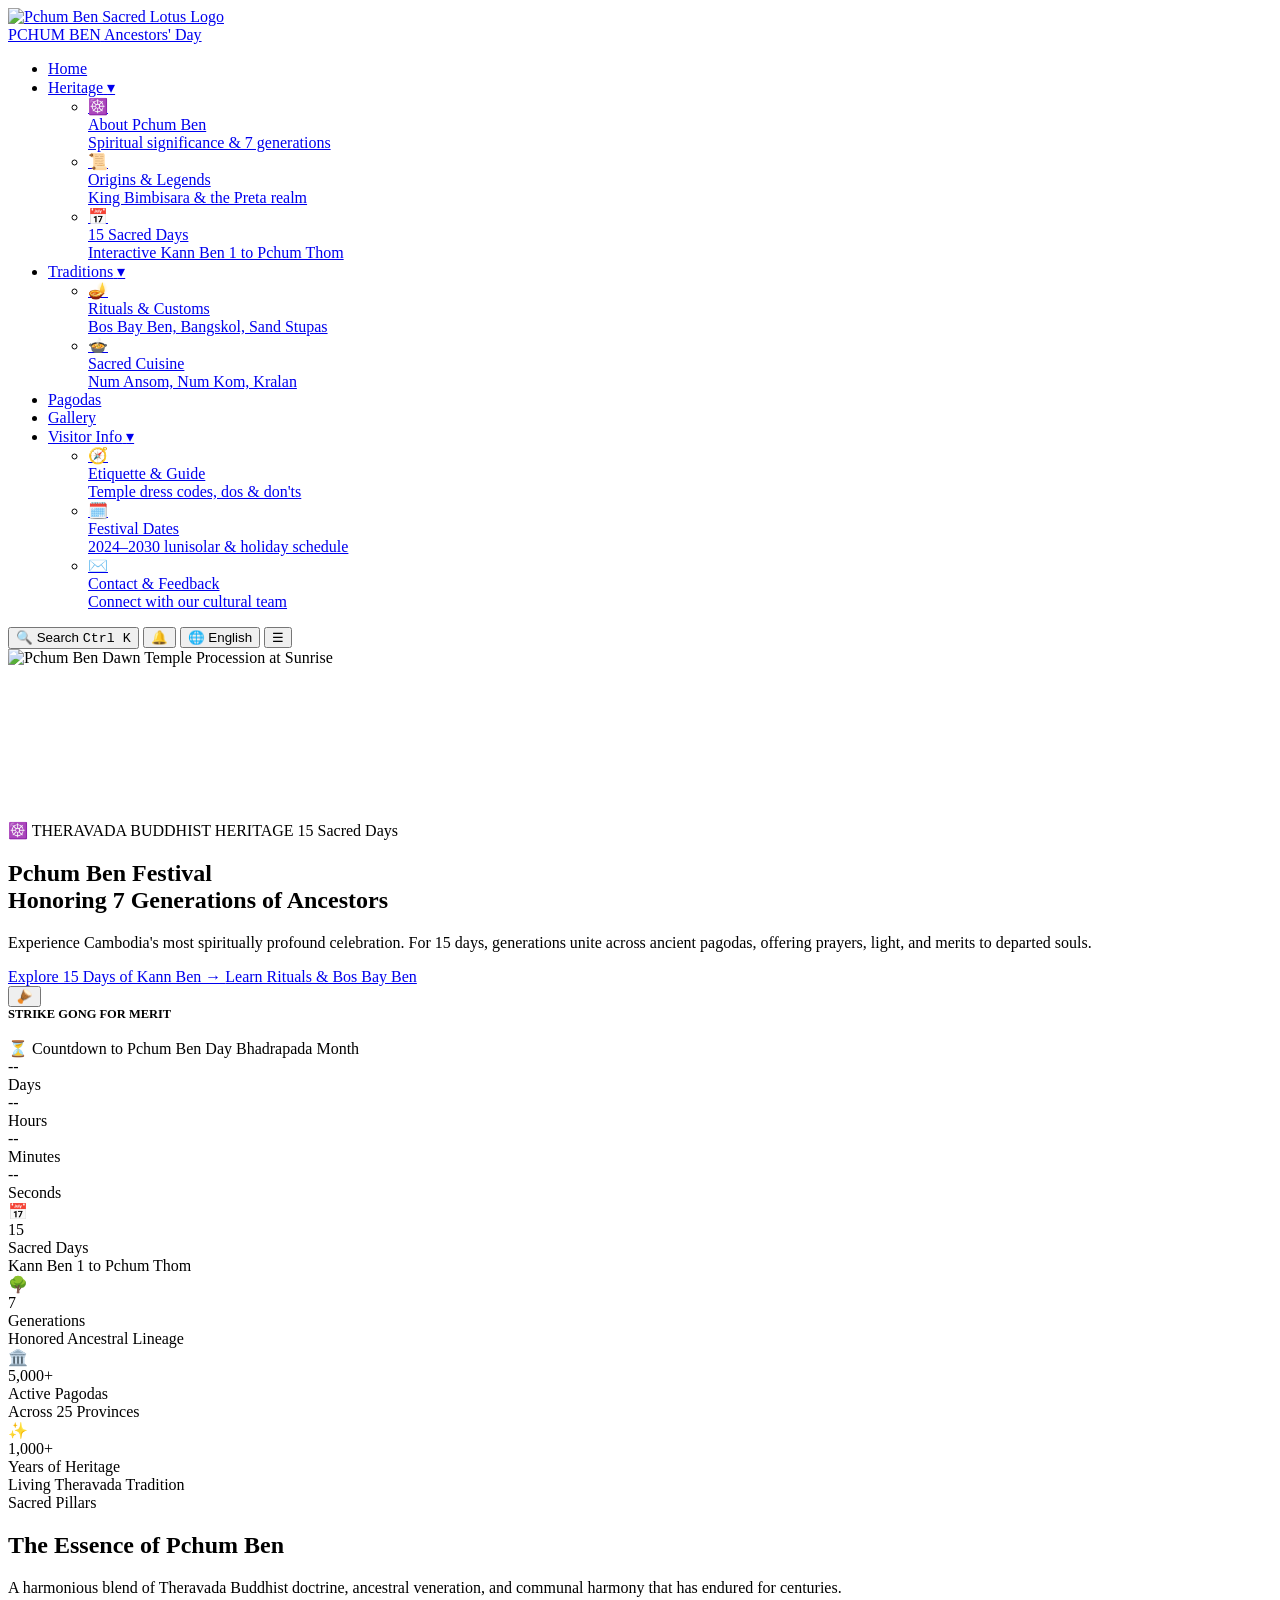
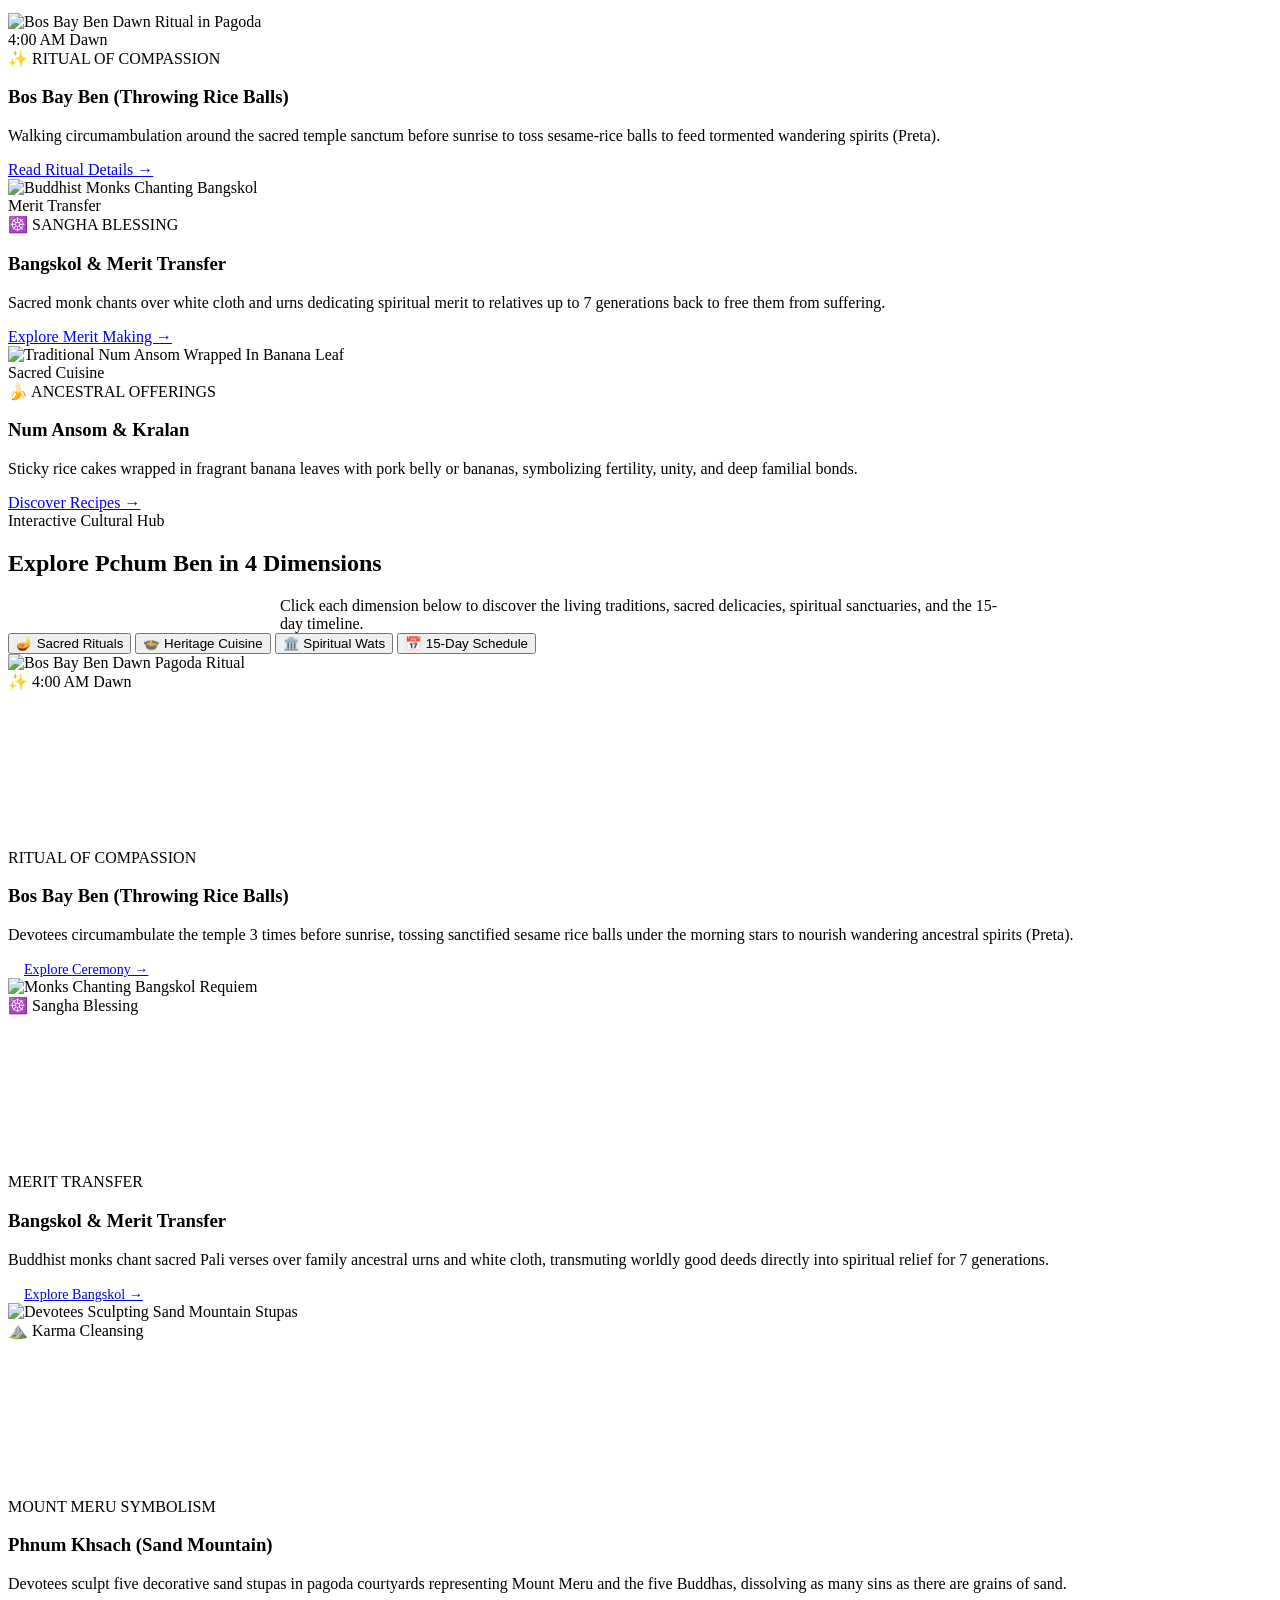
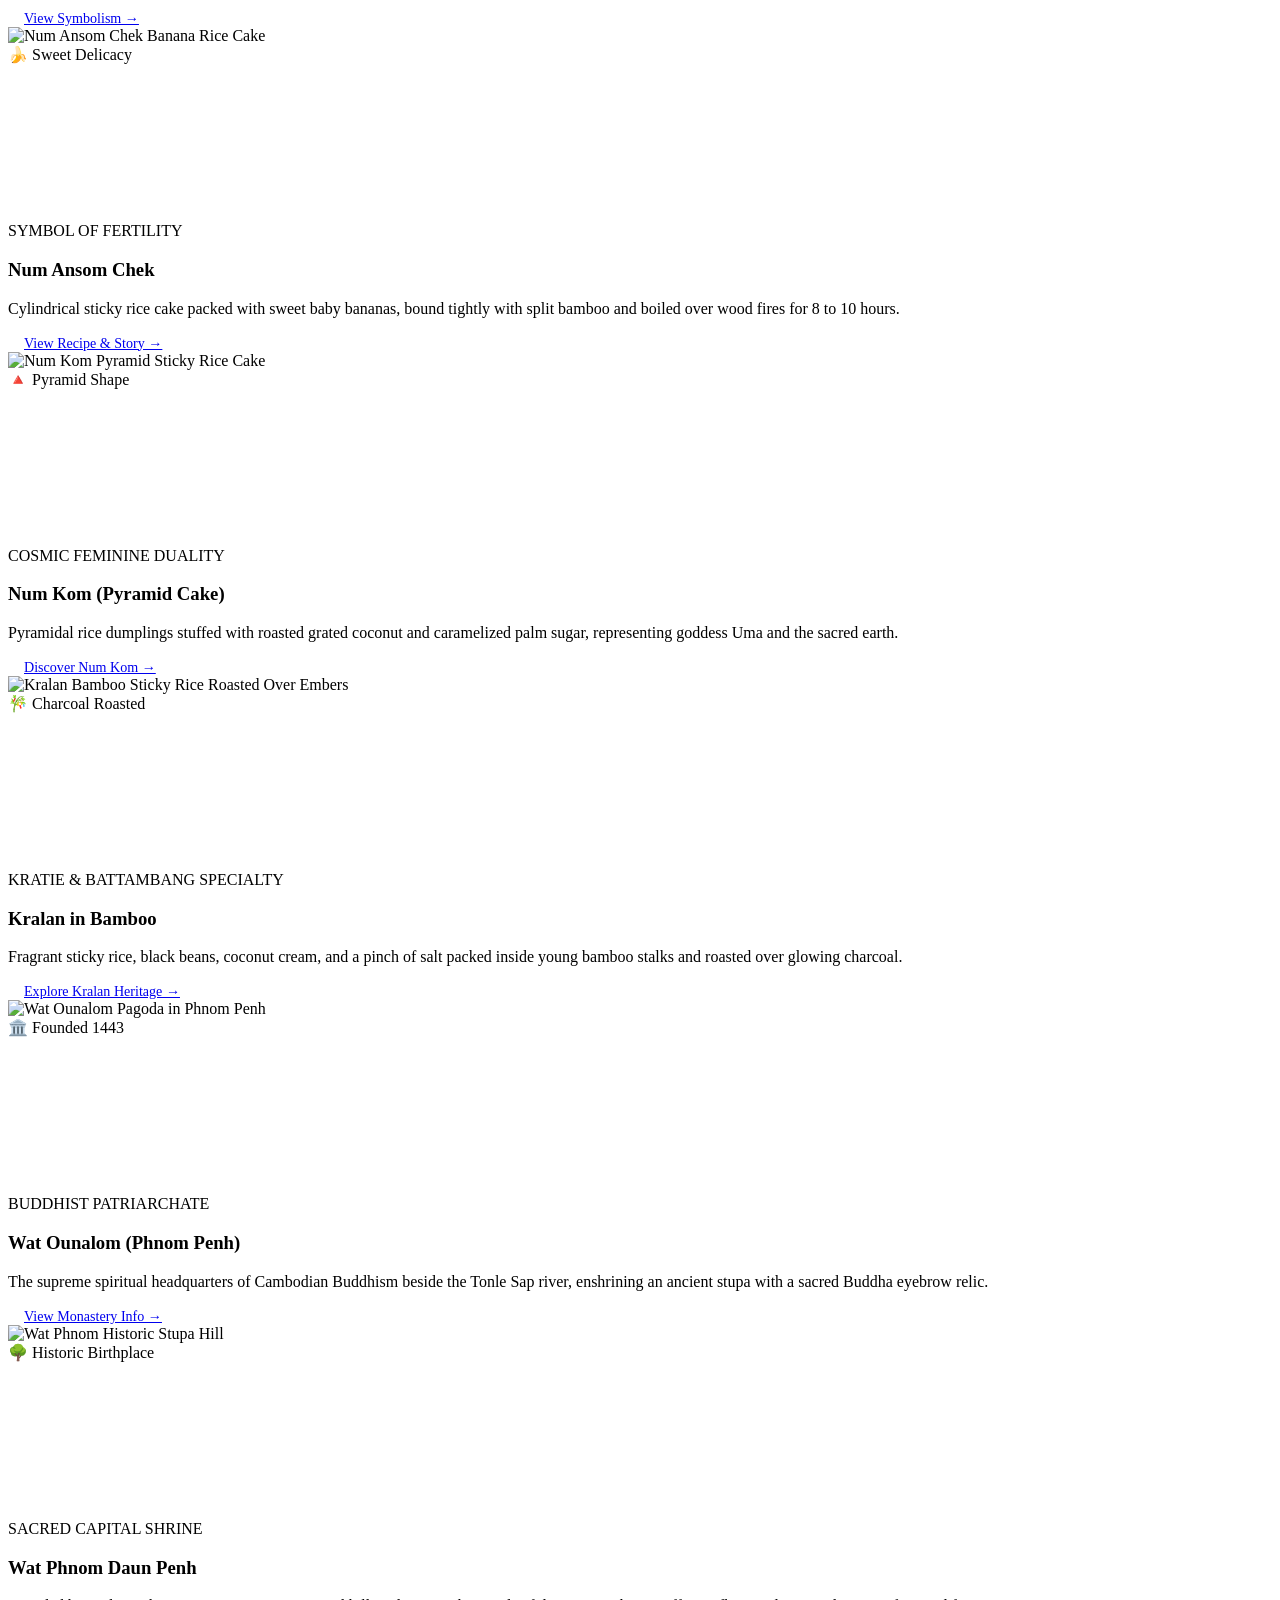
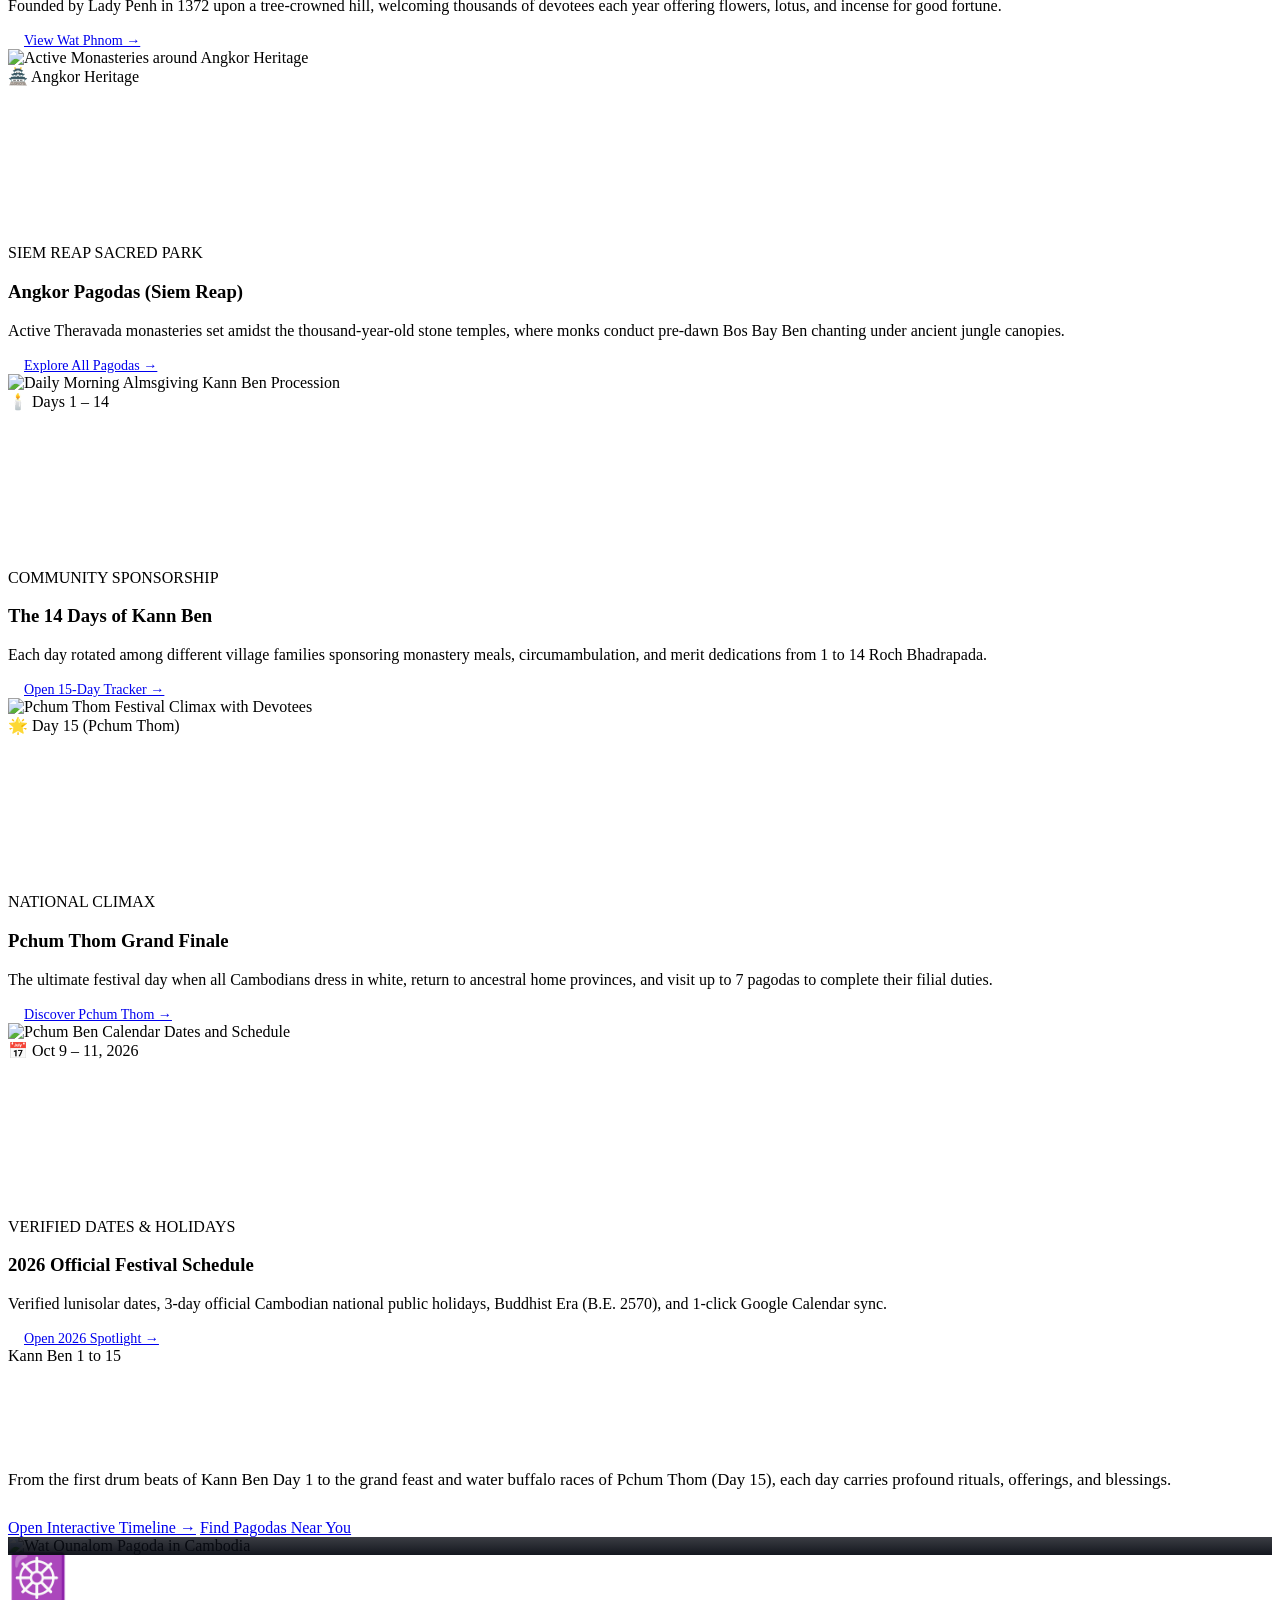
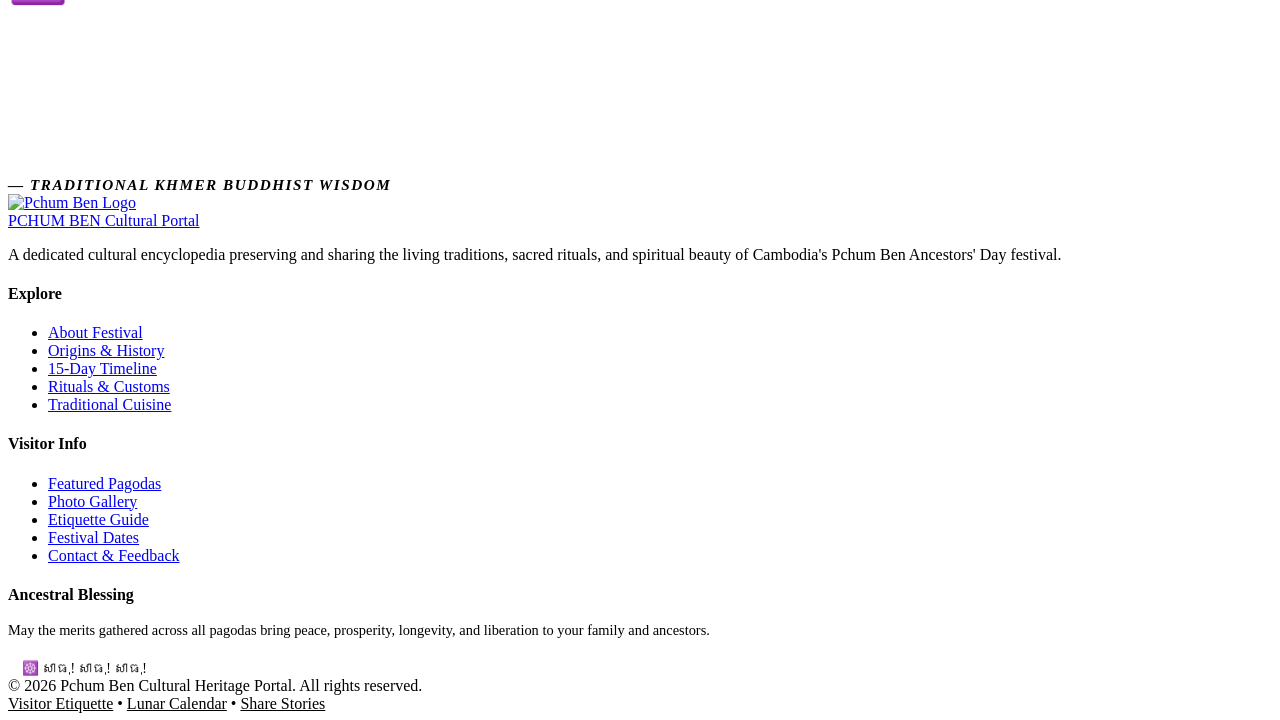
==== index.html @ f8c00317 "Add files via upload" ====
<!DOCTYPE html>
<html lang="en">
<head>
  <meta charset="UTF-8">
  <meta name="viewport" content="width=device-width, initial-scale=1.0">
  <title>Pchum Ben Festival | Cambodian Ancestors' Day Portal</title>
  <meta name="description" content="Discover Pchum Ben (បុណ្យភ្ជុំបិណ្ឌ), Cambodia's sacred 15-day festival of gratitude, ancestral merit-making, Bos Bay Ben rituals, and vibrant pagoda traditions.">
  <link rel="icon" type="image/svg+xml" href="img/icons/favicon.svg">
  
  <!-- CSS Stylesheets -->
  <link rel="stylesheet" href="lib/bootstrap/bootstrap.min.css">
  <link rel="stylesheet" href="lib/animate/animate.min.css">
  <link rel="stylesheet" href="lib/lightbox/lightbox.css">
  <link rel="stylesheet" href="css/khmer-fonts.css">
  <link rel="stylesheet" href="css/style.css">
  <link rel="stylesheet" href="css/responsive.css">
</head>
<body>

  <!-- Navigation Header -->
  <header class="site-header" id="site-header">
    <div class="container nav-container">
      <a href="index.html" class="brand-logo" id="logo-link">
        <img src="img/icons/logo.svg" alt="Pchum Ben Sacred Lotus Logo">
        <div class="brand-text">
          <span class="brand-title" data-en="PCHUM BEN" data-kh="បុណ្យភ្ជុំបិណ្ឌ">PCHUM BEN</span>
          <span class="brand-subtitle" data-en="Ancestors' Day" data-kh="ពិធីបុណ្យជាតិខ្មែរ">Ancestors' Day</span>
        </div>
      </a>

      <!-- Desktop & Mobile Navigation Links -->
      <ul class="nav-links" id="nav-menu">
        <li class="nav-item"><a href="index.html" class="nav-link" data-en="Home" data-kh="ទំព័រដើម">Home</a></li>

        <!-- Pillar 2: Heritage (Dropdown) -->
        <li class="nav-item nav-dropdown">
          <a href="about.html" class="nav-link dropdown-toggle" data-en="Heritage" data-kh="មរតក">
            <span data-en="Heritage" data-kh="មរតក">Heritage</span>
            <span class="dropdown-caret">▾</span>
          </a>
          <ul class="dropdown-menu">
            <li>
              <a href="about.html" class="dropdown-item">
                <span class="dropdown-icon">☸️</span>
                <div class="dropdown-text">
                  <div class="dropdown-title" data-en="About Pchum Ben" data-kh="អំពីបុណ្យភ្ជុំបិណ្ឌ">About Pchum Ben</div>
                  <div class="dropdown-desc" data-en="Spiritual significance & 7 generations" data-kh="អត្ថន័យ និងបុព្វការីជន ៧ សន្តាន">Spiritual significance & 7 generations</div>
                </div>
              </a>
            </li>
            <li>
              <a href="history.html" class="dropdown-item">
                <span class="dropdown-icon">📜</span>
                <div class="dropdown-text">
                  <div class="dropdown-title" data-en="Origins & Legends" data-kh="ប្រវត្តិ និងរឿងព្រេង">Origins & Legends</div>
                  <div class="dropdown-desc" data-en="King Bimbisara & the Preta realm" data-kh="រឿងព្រះបាទពិម្ពិសារ និងកំណើតប្រេត">King Bimbisara & the Preta realm</div>
                </div>
              </a>
            </li>
            <li>
              <a href="timeline.html" class="dropdown-item">
                <span class="dropdown-icon">📅</span>
                <div class="dropdown-text">
                  <div class="dropdown-title" data-en="15 Sacred Days" data-kh="១៥ ថ្ងៃកាន់បិណ្ឌ">15 Sacred Days</div>
                  <div class="dropdown-desc" data-en="Interactive Kann Ben 1 to Pchum Thom" data-kh="កាលវិភាគពិធីបុណ្យ ១៥ ថ្ងៃពេញ">Interactive Kann Ben 1 to Pchum Thom</div>
                </div>
              </a>
            </li>
          </ul>
        </li>

        <!-- Pillar 3: Traditions (Dropdown) -->
        <li class="nav-item nav-dropdown">
          <a href="traditions.html" class="nav-link dropdown-toggle" data-en="Traditions" data-kh="ទំនៀមទម្លាប់">
            <span data-en="Traditions" data-kh="ទំនៀមទម្លាប់">Traditions</span>
            <span class="dropdown-caret">▾</span>
          </a>
          <ul class="dropdown-menu">
            <li>
              <a href="traditions.html" class="dropdown-item">
                <span class="dropdown-icon">🪔</span>
                <div class="dropdown-text">
                  <div class="dropdown-title" data-en="Rituals & Customs" data-kh="ពិធីសាសនា">Rituals & Customs</div>
                  <div class="dropdown-desc" data-en="Bos Bay Ben, Bangskol, Sand Stupas" data-kh="បោះបាយបិណ្ឌ បង្សុកូល ពូនភ្នំខ្សាច់">Bos Bay Ben, Bangskol, Sand Stupas</div>
                </div>
              </a>
            </li>
            <li>
              <a href="food.html" class="dropdown-item">
                <span class="dropdown-icon">🍲</span>
                <div class="dropdown-text">
                  <div class="dropdown-title" data-en="Sacred Cuisine" data-kh="ម្ហូប និងនំប្រពៃណី">Sacred Cuisine</div>
                  <div class="dropdown-desc" data-en="Num Ansom, Num Kom, Kralan" data-kh="នំអន្សម នំគម ក្រឡានដុតឫស្សី">Num Ansom, Num Kom, Kralan</div>
                </div>
              </a>
            </li>
          </ul>
        </li>

        <!-- Pillar 4: Pagodas -->
        <li class="nav-item"><a href="pagodas.html" class="nav-link" data-en="Pagodas" data-kh="វត្តអារាម">Pagodas</a></li>

        <!-- Pillar 5: Gallery -->
        <li class="nav-item"><a href="gallery.html" class="nav-link" data-en="Gallery" data-kh="កម្រងរូបភាព">Gallery</a></li>

        <!-- Pillar 6: Visitor Info (Dropdown) -->
        <li class="nav-item nav-dropdown">
          <a href="guide.html" class="nav-link dropdown-toggle" data-en="Visitor Info" data-kh="ព័ត៌មាន">
            <span data-en="Visitor Info" data-kh="ព័ត៌មាន">Visitor Info</span>
            <span class="dropdown-caret">▾</span>
          </a>
          <ul class="dropdown-menu">
            <li>
              <a href="guide.html" class="dropdown-item">
                <span class="dropdown-icon">🧭</span>
                <div class="dropdown-text">
                  <div class="dropdown-title" data-en="Etiquette & Guide" data-kh="ការណែនាំ និងក្រមសីលធម៌">Etiquette & Guide</div>
                  <div class="dropdown-desc" data-en="Temple dress codes, dos & don'ts" data-kh="ការស្លៀកពាក់ និងក្រមសីលធម៌វត្ត">Temple dress codes, dos & don'ts</div>
                </div>
              </a>
            </li>
            <li>
              <a href="calendar.html" class="dropdown-item">
                <span class="dropdown-icon">🗓️</span>
                <div class="dropdown-text">
                  <div class="dropdown-title" data-en="Festival Dates" data-kh="កាលបរិច្ឆេទតាមឆ្នាំ">Festival Dates</div>
                  <div class="dropdown-desc" data-en="2024–2030 lunisolar & holiday schedule" data-kh="កាលវិភាគផ្លូវការ ២០២៤-២០៣០">2024–2030 lunisolar & holiday schedule</div>
                </div>
              </a>
            </li>
            <li>
              <a href="contact.html" class="dropdown-item">
                <span class="dropdown-icon">✉️</span>
                <div class="dropdown-text">
                  <div class="dropdown-title" data-en="Contact & Feedback" data-kh="ទំនាក់ទំនង">Contact & Feedback</div>
                  <div class="dropdown-desc" data-en="Connect with our cultural team" data-kh="ផ្ញើសារ ឬចូលរួមចំណែក">Connect with our cultural team</div>
                </div>
              </a>
            </li>
          </ul>
        </li>
      </ul>

      <!-- Action Utilities -->
      <div class="nav-actions">
        <!-- Global Quick Search Trigger -->
        <button class="btn-search-trigger" id="btn-search-open" title="Quick Search (Ctrl + K)">
          <span>🔍</span>
          <span class="d-none d-md-inline" data-en="Search" data-kh="ស្វែងរក">Search</span>
          <kbd class="d-none d-lg-inline">Ctrl K</kbd>
        </button>
        <!-- Temple Ambiance Bell Audio -->
        <button class="btn-audio" id="audio-toggle" title="Play Temple Bell Ambiance" aria-label="Toggle Temple Sound">
          🔔
        </button>
        <!-- Language Switcher -->
        <button class="btn-lang btn-lang-toggle" id="lang-toggle" aria-label="Switch Language">
          <span class="flag">🌐</span> English
        </button>
        <!-- Mobile Drawer Hamburger -->
        <button class="mobile-toggle" id="mobile-toggle" aria-label="Open Mobile Menu">
          &#9776;
        </button>
      </div>
    </div>
  </header>

  <!-- Main Hero Section with Realtime Countdown -->
  <main id="main-content">
    <section class="hero-section" id="hero">
      <div class="hero-backdrop">
        <img src="img/hero/hero-banner.jpg" alt="Pchum Ben Dawn Temple Procession at Sunrise">
      </div>
      <div class="hero-overlay"></div>
      <canvas id="embers-canvas"></canvas>
      
      <div class="container hero-content">
        <div class="hero-tagline fade-in-down">
          <span class="badge badge-gold">☸️ THERAVADA BUDDHIST HERITAGE</span>
          <span class="badge badge-pink" data-en="15 Sacred Days" data-kh="១៥ ថ្ងៃដ៏ពិសិដ្ឋ">15 Sacred Days</span>
        </div>

        <h1 class="hero-title fade-in-up">
          <span class="gold-accent" data-en="Pchum Ben Festival" data-kh="ពិធីបុណ្យភ្ជុំបិណ្ឌ">Pchum Ben Festival</span><br>
          <span data-en="Honoring 7 Generations of Ancestors" data-kh="ឧទ្ទិសមហាកុសលជូនបុព្វការីជន ៧ សន្តាន">Honoring 7 Generations of Ancestors</span>
        </h1>

        <p class="hero-lead fade-in" data-en="Experience Cambodia's most spiritually profound celebration. For 15 days, generations unite across ancient pagodas, offering prayers, light, and merits to departed souls." data-kh="ស្វាគមន៍មកកាន់ទំព័រវប្បធម៌បុណ្យភ្ជុំបិណ្ឌខ្មែរ! រយៈពេល ១៥ ថ្ងៃដែលកូនចៅខ្មែរគ្រប់ទិសទីជួបជុំគ្នានៅតាមទីអារាម ដើម្បីបង្សុកូល បោះបាយបិណ្ឌ និងឧទ្ទិសកុសលដល់ដូនតា។">
          Experience Cambodia's most spiritually profound celebration. For 15 days, generations unite across ancient pagodas, offering prayers, light, and merits to departed souls.
        </p>

        <div class="hero-cta fade-in-up">
          <a href="timeline.html" class="btn-primary" id="explore-timeline-btn" data-en="Explore 15 Days of Kann Ben" data-kh="ស្វែងយល់ ១៥ ថ្ងៃកាន់បិណ្ឌ">
            Explore 15 Days of Kann Ben &rarr;
          </a>
          <a href="traditions.html" class="btn-outline" id="rituals-btn" data-en="Learn Rituals & Bos Bay Ben" data-kh="ពិធីបោះបាយបិណ្ឌ និងទំនៀម">
            Learn Rituals & Bos Bay Ben
          </a>
          
          <!-- Interactive Merit Gong -->
          <div class="merit-bell-card">
            <button class="btn-gong-strike" id="btn-merit-gong" title="Strike the Gong to Dedicate Merit" aria-label="Ring Temple Gong">
              🪘
            </button>
            <div>
              <div style="font-size: 0.78rem; color: var(--gold-400); font-weight: 700; text-transform: uppercase;">
                <span data-en="Strike Gong for Merit" data-kh="ទះគងសុំកុសល">Strike Gong for Merit</span>
              </div>
              <div style="font-size: 0.92rem; color: #FFF; font-weight: 600;">
                <span id="merit-count">1,248</span> <span data-en="Blessings Today" data-kh="ពរជ័យថ្ងៃនេះ">Blessings Today</span>
              </div>
            </div>
          </div>
        </div>

        <!-- Live Pchum Ben Countdown Widget -->
        <div class="countdown-wrapper zoom-in" id="countdown-widget">
          <div class="countdown-header">
            <span class="countdown-label" id="cd-status-text" data-en="⏳ Countdown to Pchum Ben Day" data-kh="⏳ រាប់ថយក្រោយដល់ថ្ងៃភ្ជុំបិណ្ឌ (ភ្ជុំធំ)">
              ⏳ Countdown to Pchum Ben Day
            </span>
            <span class="badge badge-monk" data-en="Bhadrapada Month" data-kh="ខែភទ្របទ">Bhadrapada Month</span>
          </div>
          <div class="countdown-grid">
            <div class="countdown-box">
              <div class="countdown-num" id="cd-days">--</div>
              <div class="countdown-unit" data-en="Days" data-kh="ថ្ងៃ">Days</div>
            </div>
            <div class="countdown-box">
              <div class="countdown-num" id="cd-hours">--</div>
              <div class="countdown-unit" data-en="Hours" data-kh="ម៉ោង">Hours</div>
            </div>
            <div class="countdown-box">
              <div class="countdown-num" id="cd-minutes">--</div>
              <div class="countdown-unit" data-en="Minutes" data-kh="នាទី">Minutes</div>
            </div>
            <div class="countdown-box">
              <div class="countdown-num" id="cd-seconds">--</div>
              <div class="countdown-unit" data-en="Seconds" data-kh="វិនាទី">Seconds</div>
            </div>
          </div>
        </div>

      </div>
    </section>

    <!-- Cultural Stats & Milestones Strip -->
    <section class="stats-strip">
      <div class="container">
        <div class="stats-grid">
          <div class="stat-card">
            <span class="stat-icon">📅</span>
            <div class="stat-number">15</div>
            <div class="stat-label" data-en="Sacred Days" data-kh="ថ្ងៃពិសិដ្ឋ">Sacred Days</div>
            <div class="stat-sub" data-en="Kann Ben 1 to Pchum Thom" data-kh="ពីកាន់បិណ្ឌ ១ ដល់ភ្ជុំធំ">Kann Ben 1 to Pchum Thom</div>
          </div>
          <div class="stat-card">
            <span class="stat-icon">🌳</span>
            <div class="stat-number">7</div>
            <div class="stat-label" data-en="Generations" data-kh="សន្តានញាតិ">Generations</div>
            <div class="stat-sub" data-en="Honored Ancestral Lineage" data-kh="ឧទ្ទិសកុសលជូនដូនតា">Honored Ancestral Lineage</div>
          </div>
          <div class="stat-card">
            <span class="stat-icon">🏛️</span>
            <div class="stat-number">5,000+</div>
            <div class="stat-label" data-en="Active Pagodas" data-kh="វត្តអារាមសកម្ម">Active Pagodas</div>
            <div class="stat-sub" data-en="Across 25 Provinces" data-kh="ទូទាំង ២៥ ខេត្ត-ក្រុង">Across 25 Provinces</div>
          </div>
          <div class="stat-card">
            <span class="stat-icon">✨</span>
            <div class="stat-number">1,000+</div>
            <div class="stat-label" data-en="Years of Heritage" data-kh="ឆ្នាំនៃប្រពៃណី">Years of Heritage</div>
            <div class="stat-sub" data-en="Living Theravada Tradition" data-kh="មរតកវប្បធម៌ខ្មែរ">Living Theravada Tradition</div>
          </div>
        </div>
      </div>
    </section>

    <!-- Cultural Highlights Section -->
    <section class="section-padding" id="highlights">
      <div class="container">
        <div class="section-header">
          <span class="badge badge-gold section-tag" data-en="Sacred Pillars" data-kh="សសរទ្រូងនៃពិធីបុណ្យ">Sacred Pillars</span>
          <h2 class="section-title" data-en="The Essence of Pchum Ben" data-kh="ខ្លឹមសារស្នូលនៃបុណ្យភ្ជុំបិណ្ឌ">The Essence of Pchum Ben</h2>
          <p class="section-desc" data-en="A harmonious blend of Theravada Buddhist doctrine, ancestral veneration, and communal harmony that has endured for centuries." data-kh="ការរួមបញ្ចូលគ្នាយ៉ាងពិសិដ្ឋរវាងពុទ្ធឱវាទ ទំនៀមដឹងគុណដូនតា និងសាមគ្គីភាពជាតិខ្មែរដែលបានបន្តរាប់រយឆ្នាំមកហើយ។">
            A harmonious blend of Theravada Buddhist doctrine, ancestral veneration, and communal harmony that has endured for centuries.
          </p>
        </div>

        <div class="row g-4">
          <!-- Pillar 1: Bos Bay Ben -->
          <div class="col-md-4">
            <div class="card-culture">
              <div class="card-media">
                <img src="img/rituals/bos-bay-ben.jpg" alt="Bos Bay Ben Dawn Ritual in Pagoda">
                <div class="card-media-overlay"></div>
                <div class="card-tag-float">
                  <span class="badge badge-gold" data-en="4:00 AM Dawn" data-kh="ម៉ោង ៤ ទៀបភ្លឺ">4:00 AM Dawn</span>
                </div>
              </div>
              <div class="card-body">
                <div class="card-meta">
                  <span>✨ RITUAL OF COMPASSION</span>
                </div>
                <h3 class="card-title" data-en="Bos Bay Ben (Throwing Rice Balls)" data-kh="ពិធីបោះបាយបិណ្ឌ">Bos Bay Ben (Throwing Rice Balls)</h3>
                <p class="card-text" data-en="Walking circumambulation around the sacred temple sanctum before sunrise to toss sesame-rice balls to feed tormented wandering spirits (Preta)." data-kh="ការដើរប្រទក្សិណ ៣ ជុំជុំវិញព្រះវិហារនៅវេលាមុនថ្ងៃរះ ដើម្បីបោះដុំបាយបិណ្ឌលាយល្ង ចែករំលែកទានដល់ពួកប្រេតដែលស្រេកឃ្លាន។">
                  Walking circumambulation around the sacred temple sanctum before sunrise to toss sesame-rice balls to feed tormented wandering spirits (Preta).
                </p>
                <div class="card-footer-action">
                  <a href="traditions.html#bos-bay-ben" class="link-arrow" data-en="Read Ritual Details &rarr;" data-kh="មើលលម្អិត &rarr;">Read Ritual Details &rarr;</a>
                </div>
              </div>
            </div>
          </div>

          <!-- Pillar 2: Bangskol -->
          <div class="col-md-4">
            <div class="card-culture">
              <div class="card-media">
                <img src="img/rituals/bangskol.jpg" alt="Buddhist Monks Chanting Bangskol">
                <div class="card-media-overlay"></div>
                <div class="card-tag-float">
                  <span class="badge badge-pink" data-en="Merit Transfer" data-kh="ឧទ្ទិសមហាកុសល">Merit Transfer</span>
                </div>
              </div>
              <div class="card-body">
                <div class="card-meta">
                  <span>☸️ SANGHA BLESSING</span>
                </div>
                <h3 class="card-title" data-en="Bangskol & Merit Transfer" data-kh="ពិធីបង្សុកូល និងឧទ្ទិសកុសល">Bangskol & Merit Transfer</h3>
                <p class="card-text" data-en="Sacred monk chants over white cloth and urns dedicating spiritual merit to relatives up to 7 generations back to free them from suffering." data-kh="ព្រះសង្ឃសូត្រធម៌បង្សុកូលលើសំពត់ស ឬកោដ្ឋអដ្ឋិធាតុ ដើម្បីបញ្ជូនចំណែកបុណ្យដល់ញាតិទាំង ៧ សន្តានឱ្យបានរួចចាកទុក្ខ។">
                  Sacred monk chants over white cloth and urns dedicating spiritual merit to relatives up to 7 generations back to free them from suffering.
                </p>
                <div class="card-footer-action">
                  <a href="traditions.html#bangskol" class="link-arrow" data-en="Explore Merit Making &rarr;" data-kh="ស្វែងយល់ការធ្វើបុណ្យ &rarr;">Explore Merit Making &rarr;</a>
                </div>
              </div>
            </div>
          </div>

          <!-- Pillar 3: Traditional Culinary -->
          <div class="col-md-4">
            <div class="card-culture">
              <div class="card-media">
                <img src="img/food/num-ansom.jpg" alt="Traditional Num Ansom Wrapped In Banana Leaf">
                <div class="card-media-overlay"></div>
                <div class="card-tag-float">
                  <span class="badge badge-monk" data-en="Sacred Cuisine" data-kh="នំប្រពៃណីខ្មែរ">Sacred Cuisine</span>
                </div>
              </div>
              <div class="card-body">
                <div class="card-meta">
                  <span>🍌 ANCESTRAL OFFERINGS</span>
                </div>
                <h3 class="card-title" data-en="Num Ansom & Kralan" data-kh="នំអន្សម និងក្រឡាន">Num Ansom & Kralan</h3>
                <p class="card-text" data-en="Sticky rice cakes wrapped in fragrant banana leaves with pork belly or bananas, symbolizing fertility, unity, and deep familial bonds." data-kh="នំអន្សមជ្រូក នំអន្សមចេក និងក្រឡានដុតប្ញស្សី ដែលជានិមិត្តរូបនៃភាពសម្បូរសប្បាយ សាមគ្គីភាព និងចំណងគ្រួសារខ្មែរ។">
                  Sticky rice cakes wrapped in fragrant banana leaves with pork belly or bananas, symbolizing fertility, unity, and deep familial bonds.
                </p>
                <div class="card-footer-action">
                  <a href="food.html" class="link-arrow" data-en="Discover Recipes &rarr;" data-kh="មើលរូបមន្ត និងប្រវត្តិ &rarr;">Discover Recipes &rarr;</a>
                </div>
              </div>
            </div>
          </div>
        </div>

      </div>
    </section>

    <!-- Interactive 4-Dimension Exploration Hub -->
    <section class="dimension-section">
      <div class="container">
        <div class="section-header text-center mb-4">
          <span class="badge badge-gold section-tag" data-en="Interactive Cultural Hub" data-kh="ស្វែងយល់តាមវិមាត្រវប្បធម៌">Interactive Cultural Hub</span>
          <h2 class="section-title" data-en="Explore Pchum Ben in 4 Dimensions" data-kh="ស្វែងយល់ពីពិធីបុណ្យ ៤ វិមាត្រ">Explore Pchum Ben in 4 Dimensions</h2>
          <p class="section-desc" style="max-width: 720px; margin: 0 auto;" data-en="Click each dimension below to discover the living traditions, sacred delicacies, spiritual sanctuaries, and the 15-day timeline." data-kh="ចុចលើផ្ទាំងនីមួយៗខាងក្រោម ដើម្បីស្វែងយល់ពីពិធីសាសនា ម្ហូបប្រពៃណី វត្តអារាម និងកាលវិភាគពិធីបុណ្យ។">
            Click each dimension below to discover the living traditions, sacred delicacies, spiritual sanctuaries, and the 15-day timeline.
          </p>
        </div>

        <!-- Dimension Navigation Tabs -->
        <div class="dimension-nav" id="dimension-tabs">
          <button class="dimension-tab-btn active" data-target="dim-rituals">
            <span class="tab-icon">🪔</span> <span data-en="Sacred Rituals" data-kh="ពិធីសាសនា">Sacred Rituals</span>
          </button>
          <button class="dimension-tab-btn" data-target="dim-cuisine">
            <span class="tab-icon">🍲</span> <span data-en="Heritage Cuisine" data-kh="ម្ហូប និងនំ">Heritage Cuisine</span>
          </button>
          <button class="dimension-tab-btn" data-target="dim-pagodas">
            <span class="tab-icon">🏛️</span> <span data-en="Spiritual Wats" data-kh="វត្តអារាមល្បីៗ">Spiritual Wats</span>
          </button>
          <button class="dimension-tab-btn" data-target="dim-schedule">
            <span class="tab-icon">📅</span> <span data-en="15-Day Schedule" data-kh="កាលវិភាគ ១៥ ថ្ងៃ">15-Day Schedule</span>
          </button>
        </div>

        <!-- Dimension Tab Panes -->
        <div class="dimension-content">
          <!-- Pane 1: Sacred Rituals -->
          <div class="dimension-content-pane active" id="dim-rituals">
            <div class="row g-4">
              <!-- Ritual 1: Bos Bay Ben -->
              <div class="col-md-4">
                <div class="card-culture">
                  <div class="card-media" style="height: 195px;">
                    <img src="img/rituals/bos-bay-ben.jpg" alt="Bos Bay Ben Dawn Pagoda Ritual">
                    <div class="card-media-overlay"></div>
                    <div class="card-tag-float">
                      <span class="badge badge-gold">✨ 4:00 AM Dawn</span>
                    </div>
                  </div>
                  <div class="card-body">
                    <div class="card-meta">
                      <span>RITUAL OF COMPASSION</span>
                    </div>
                    <h3 class="card-title" data-en="Bos Bay Ben (Throwing Rice Balls)" data-kh="ពិធីបោះបាយបិណ្ឌ">Bos Bay Ben (Throwing Rice Balls)</h3>
                    <p class="card-text" data-en="Devotees circumambulate the temple 3 times before sunrise, tossing sanctified sesame rice balls under the morning stars to nourish wandering ancestral spirits (Preta)." data-kh="ការដើរប្រទក្សិណ ៣ ជុំជុំវិញព្រះវិហារនៅវេលាមុនថ្ងៃរះ ដើម្បីបោះដុំបាយបិណ្ឌលាយល្ង ចែករំលែកទានដល់ពួកប្រេតដែលស្រេកឃ្លាន។">
                      Devotees circumambulate the temple 3 times before sunrise, tossing sanctified sesame rice balls under the morning stars to nourish wandering ancestral spirits (Preta).
                    </p>
                    <div class="card-footer-action mt-auto pt-3">
                      <a href="traditions.html#bos-bay-ben" class="btn-outline w-100 text-center" style="font-size: 0.88rem; padding: 10px 16px;" data-en="Explore Ceremony &rarr;" data-kh="ស្វែងយល់ពិធី &rarr;">
                        Explore Ceremony &rarr;
                      </a>
                    </div>
                  </div>
                </div>
              </div>

              <!-- Ritual 2: Bangskol -->
              <div class="col-md-4">
                <div class="card-culture">
                  <div class="card-media" style="height: 195px;">
                    <img src="img/rituals/bangskol.jpg" alt="Monks Chanting Bangskol Requiem">
                    <div class="card-media-overlay"></div>
                    <div class="card-tag-float">
                      <span class="badge badge-pink">☸️ Sangha Blessing</span>
                    </div>
                  </div>
                  <div class="card-body">
                    <div class="card-meta">
                      <span>MERIT TRANSFER</span>
                    </div>
                    <h3 class="card-title" data-en="Bangskol & Merit Transfer" data-kh="ពិធីបង្សុកូល និងឧទ្ទិសកុសល">Bangskol & Merit Transfer</h3>
                    <p class="card-text" data-en="Buddhist monks chant sacred Pali verses over family ancestral urns and white cloth, transmuting worldly good deeds directly into spiritual relief for 7 generations." data-kh="ព្រះសង្ឃសូត្រធម៌បង្សុកូលលើសំពត់ស ឬកោដ្ឋអដ្ឋិធាតុ ដើម្បីបញ្ជូនចំណែកបុណ្យដល់ញាតិទាំង ៧ សន្តានឱ្យបានរួចចាកទុក្ខ។">
                      Buddhist monks chant sacred Pali verses over family ancestral urns and white cloth, transmuting worldly good deeds directly into spiritual relief for 7 generations.
                    </p>
                    <div class="card-footer-action mt-auto pt-3">
                      <a href="traditions.html#bangskol" class="btn-outline w-100 text-center" style="font-size: 0.88rem; padding: 10px 16px;" data-en="Explore Bangskol &rarr;" data-kh="ស្វែងយល់ការបង្សុកូល &rarr;">
                        Explore Bangskol &rarr;
                      </a>
                    </div>
                  </div>
                </div>
              </div>

              <!-- Ritual 3: Sand Mountain -->
              <div class="col-md-4">
                <div class="card-culture">
                  <div class="card-media" style="height: 195px;">
                    <img src="img/rituals/candle-procession.jpg" alt="Devotees Sculpting Sand Mountain Stupas">
                    <div class="card-media-overlay"></div>
                    <div class="card-tag-float">
                      <span class="badge badge-monk">⛰️ Karma Cleansing</span>
                    </div>
                  </div>
                  <div class="card-body">
                    <div class="card-meta">
                      <span>MOUNT MERU SYMBOLISM</span>
                    </div>
                    <h3 class="card-title" data-en="Phnum Khsach (Sand Mountain)" data-kh="ពិធីពូនភ្នំខ្សាច់">Phnum Khsach (Sand Mountain)</h3>
                    <p class="card-text" data-en="Devotees sculpt five decorative sand stupas in pagoda courtyards representing Mount Meru and the five Buddhas, dissolving as many sins as there are grains of sand." data-kh="ការរួមគ្នាពូនខ្សាច់ជារូបចេតិយចំនួន ៥ តំណាងឱ្យភ្នំព្រះសុមេរុ និងព្រះពុទ្ធទាំង ៥ ព្រះអង្គ ដើម្បីរំដោះបាបកម្ម និងសន្សំកុសល។">
                      Devotees sculpt five decorative sand stupas in pagoda courtyards representing Mount Meru and the five Buddhas, dissolving as many sins as there are grains of sand.
                    </p>
                    <div class="card-footer-action mt-auto pt-3">
                      <a href="traditions.html#sand-mountain" class="btn-outline w-100 text-center" style="font-size: 0.88rem; padding: 10px 16px;" data-en="View Symbolism &rarr;" data-kh="ស្វែងយល់អត្ថន័យ &rarr;">
                        View Symbolism &rarr;
                      </a>
                    </div>
                  </div>
                </div>
              </div>
            </div>
          </div>

          <!-- Pane 2: Heritage Cuisine -->
          <div class="dimension-content-pane" id="dim-cuisine">
            <div class="row g-4">
              <!-- Food 1: Num Ansom Chek -->
              <div class="col-md-4">
                <div class="card-culture">
                  <div class="card-media" style="height: 195px;">
                    <img src="img/food/num-ansom.jpg" alt="Num Ansom Chek Banana Rice Cake">
                    <div class="card-media-overlay"></div>
                    <div class="card-tag-float">
                      <span class="badge badge-gold">🍌 Sweet Delicacy</span>
                    </div>
                  </div>
                  <div class="card-body">
                    <div class="card-meta">
                      <span>SYMBOL OF FERTILITY</span>
                    </div>
                    <h3 class="card-title" data-en="Num Ansom Chek" data-kh="នំអន្សមចេក">Num Ansom Chek</h3>
                    <p class="card-text" data-en="Cylindrical sticky rice cake packed with sweet baby bananas, bound tightly with split bamboo and boiled over wood fires for 8 to 10 hours." data-kh="នំអន្សមចេកខ្មែរ រុំដោយស្លឹកចេកស្រស់ និងចងខ្សែបន្ទះឫស្សីយ៉ាងផ្ចិតផ្ចង់ ចម្អិនដោយដាំស្ងោរលើចង្ក្រានអុសពេញមួយយប់។">
                      Cylindrical sticky rice cake packed with sweet baby bananas, bound tightly with split bamboo and boiled over wood fires for 8 to 10 hours.
                    </p>
                    <div class="card-footer-action mt-auto pt-3">
                      <a href="food.html#num-ansom" class="btn-outline w-100 text-center" style="font-size: 0.88rem; padding: 10px 16px;" data-en="View Recipe & Story &rarr;" data-kh="មើលរូបមន្ត &rarr;">
                        View Recipe & Story &rarr;
                      </a>
                    </div>
                  </div>
                </div>
              </div>

              <!-- Food 2: Num Kom -->
              <div class="col-md-4">
                <div class="card-culture">
                  <div class="card-media" style="height: 195px;">
                    <img src="img/food/num-korm.jpg" alt="Num Kom Pyramid Sticky Rice Cake">
                    <div class="card-media-overlay"></div>
                    <div class="card-tag-float">
                      <span class="badge badge-pink">🔺 Pyramid Shape</span>
                    </div>
                  </div>
                  <div class="card-body">
                    <div class="card-meta">
                      <span>COSMIC FEMININE DUALITY</span>
                    </div>
                    <h3 class="card-title" data-en="Num Kom (Pyramid Cake)" data-kh="នំគម">Num Kom (Pyramid Cake)</h3>
                    <p class="card-text" data-en="Pyramidal rice dumplings stuffed with roasted grated coconut and caramelized palm sugar, representing goddess Uma and the sacred earth." data-kh="នំគមរាងសាជីជ្រុង តំណាងឱ្យព្រះម៉ែឧមា និងជាតង្វាយដ៏ពិសិដ្ឋសម្រាប់ឧទ្ទិសដល់ដូនតាស្រីៗក្នុងពិធីបុណ្យ។">
                      Pyramidal rice dumplings stuffed with roasted grated coconut and caramelized palm sugar, representing goddess Uma and the sacred earth.
                    </p>
                    <div class="card-footer-action mt-auto pt-3">
                      <a href="food.html#num-kom" class="btn-outline w-100 text-center" style="font-size: 0.88rem; padding: 10px 16px;" data-en="Discover Num Kom &rarr;" data-kh="ស្វែងយល់នំគម &rarr;">
                        Discover Num Kom &rarr;
                      </a>
                    </div>
                  </div>
                </div>
              </div>

              <!-- Food 3: Kralan -->
              <div class="col-md-4">
                <div class="card-culture">
                  <div class="card-media" style="height: 195px;">
                    <img src="img/food/kralan.jpg" alt="Kralan Bamboo Sticky Rice Roasted Over Embers">
                    <div class="card-media-overlay"></div>
                    <div class="card-tag-float">
                      <span class="badge badge-monk">🎋 Charcoal Roasted</span>
                    </div>
                  </div>
                  <div class="card-body">
                    <div class="card-meta">
                      <span>KRATIE & BATTAMBANG SPECIALTY</span>
                    </div>
                    <h3 class="card-title" data-en="Kralan in Bamboo" data-kh="ក្រឡានដុតបំពង់ឫស្សី">Kralan in Bamboo</h3>
                    <p class="card-text" data-en="Fragrant sticky rice, black beans, coconut cream, and a pinch of salt packed inside young bamboo stalks and roasted over glowing charcoal." data-kh="អង្ករដំណើបលាយសណ្តែកខ្មៅ ខ្ទិះដូង និងស្ករត្នោត ច្រកក្នុងបំពង់ឫស្សីខ្ចី រួចដុតលើរងើកភ្លើងរហូតដល់ឈ្ងុយឆ្ងាញ់។">
                      Fragrant sticky rice, black beans, coconut cream, and a pinch of salt packed inside young bamboo stalks and roasted over glowing charcoal.
                    </p>
                    <div class="card-footer-action mt-auto pt-3">
                      <a href="food.html#kralan" class="btn-outline w-100 text-center" style="font-size: 0.88rem; padding: 10px 16px;" data-en="Explore Kralan Heritage &rarr;" data-kh="ស្វែងយល់ក្រឡាន &rarr;">
                        Explore Kralan Heritage &rarr;
                      </a>
                    </div>
                  </div>
                </div>
              </div>
            </div>
          </div>

          <!-- Pane 3: Spiritual Pagodas -->
          <div class="dimension-content-pane" id="dim-pagodas">
            <div class="row g-4">
              <!-- Pagoda 1: Wat Ounalom -->
              <div class="col-md-4">
                <div class="card-culture">
                  <div class="card-media" style="height: 195px;">
                    <img src="img/pagodas/wat-ounalom.jpg" alt="Wat Ounalom Pagoda in Phnom Penh">
                    <div class="card-media-overlay"></div>
                    <div class="card-tag-float">
                      <span class="badge badge-gold">🏛️ Founded 1443</span>
                    </div>
                  </div>
                  <div class="card-body">
                    <div class="card-meta">
                      <span>BUDDHIST PATRIARCHATE</span>
                    </div>
                    <h3 class="card-title" data-en="Wat Ounalom (Phnom Penh)" data-kh="វត្តឧណ្ណាលោម">Wat Ounalom (Phnom Penh)</h3>
                    <p class="card-text" data-en="The supreme spiritual headquarters of Cambodian Buddhism beside the Tonle Sap river, enshrining an ancient stupa with a sacred Buddha eyebrow relic." data-kh="ទីស្នាក់ការគណៈសង្ឃនាយកនៃព្រះពុទ្ធសាសនាកម្ពុជា ស្ថិតនៅក្បែរមាត់ទន្លេសាប មានចេតិយបុរាណតម្កល់ព្រះឧណ្ណាលោម។">
                      The supreme spiritual headquarters of Cambodian Buddhism beside the Tonle Sap river, enshrining an ancient stupa with a sacred Buddha eyebrow relic.
                    </p>
                    <div class="card-footer-action mt-auto pt-3">
                      <a href="pagodas.html" class="btn-outline w-100 text-center" style="font-size: 0.88rem; padding: 10px 16px;" data-en="View Monastery Info &rarr;" data-kh="មើលព័ត៌មានវត្ត &rarr;">
                        View Monastery Info &rarr;
                      </a>
                    </div>
                  </div>
                </div>
              </div>

              <!-- Pagoda 2: Wat Phnom -->
              <div class="col-md-4">
                <div class="card-culture">
                  <div class="card-media" style="height: 195px;">
                    <img src="img/pagodas/wat-phnom.jpg" alt="Wat Phnom Historic Stupa Hill">
                    <div class="card-media-overlay"></div>
                    <div class="card-tag-float">
                      <span class="badge badge-pink">🌳 Historic Birthplace</span>
                    </div>
                  </div>
                  <div class="card-body">
                    <div class="card-meta">
                      <span>SACRED CAPITAL SHRINE</span>
                    </div>
                    <h3 class="card-title" data-en="Wat Phnom Daun Penh" data-kh="វត្តភ្នំដូនពេញ">Wat Phnom Daun Penh</h3>
                    <p class="card-text" data-en="Founded by Lady Penh in 1372 upon a tree-crowned hill, welcoming thousands of devotees each year offering flowers, lotus, and incense for good fortune." data-kh="ទីកន្លែងកំណើតនៃរាជធានីភ្នំពេញ ដែលកសាងឡើងដោយដូនពេញក្នុងឆ្នាំ ១៣៧២ ជាទីគោរពសក្ការៈដ៏ស័ក្តិសិទ្ធិរបស់ប្រជាជនខ្មែរ។">
                      Founded by Lady Penh in 1372 upon a tree-crowned hill, welcoming thousands of devotees each year offering flowers, lotus, and incense for good fortune.
                    </p>
                    <div class="card-footer-action mt-auto pt-3">
                      <a href="pagodas.html" class="btn-outline w-100 text-center" style="font-size: 0.88rem; padding: 10px 16px;" data-en="View Wat Phnom &rarr;" data-kh="មើលវត្តភ្នំ &rarr;">
                        View Wat Phnom &rarr;
                      </a>
                    </div>
                  </div>
                </div>
              </div>

              <!-- Pagoda 3: Angkor Pagoda -->
              <div class="col-md-4">
                <div class="card-culture">
                  <div class="card-media" style="height: 195px;">
                    <img src="img/pagodas/angkor-pagoda.jpg" alt="Active Monasteries around Angkor Heritage">
                    <div class="card-media-overlay"></div>
                    <div class="card-tag-float">
                      <span class="badge badge-monk">🏯 Angkor Heritage</span>
                    </div>
                  </div>
                  <div class="card-body">
                    <div class="card-meta">
                      <span>SIEM REAP SACRED PARK</span>
                    </div>
                    <h3 class="card-title" data-en="Angkor Pagodas (Siem Reap)" data-kh="វត្តអារាមតំបន់អង្គរ">Angkor Pagodas (Siem Reap)</h3>
                    <p class="card-text" data-en="Active Theravada monasteries set amidst the thousand-year-old stone temples, where monks conduct pre-dawn Bos Bay Ben chanting under ancient jungle canopies." data-kh="វត្តអារាមសកម្មដែលស្ថិតក្នុងរមណីយដ្ឋានអង្គរ ជាទីដែលពិធីបោះបាយបិណ្ឌប្រារព្ធឡើងយ៉ាងស្ងប់ស្ងាត់ និងស័ក្តិសិទ្ធិបំផុត។">
                      Active Theravada monasteries set amidst the thousand-year-old stone temples, where monks conduct pre-dawn Bos Bay Ben chanting under ancient jungle canopies.
                    </p>
                    <div class="card-footer-action mt-auto pt-3">
                      <a href="pagodas.html" class="btn-outline w-100 text-center" style="font-size: 0.88rem; padding: 10px 16px;" data-en="Explore All Pagodas &rarr;" data-kh="ស្វែងរកវត្តទាំងអស់ &rarr;">
                        Explore All Pagodas &rarr;
                      </a>
                    </div>
                  </div>
                </div>
              </div>
            </div>
          </div>

          <!-- Pane 4: 15-Day Schedule -->
          <div class="dimension-content-pane" id="dim-schedule">
            <div class="row g-4">
              <!-- Schedule 1: 14 Days -->
              <div class="col-md-4">
                <div class="card-culture">
                  <div class="card-media" style="height: 195px;">
                    <img src="img/rituals/tak-bat.jpg" alt="Daily Morning Almsgiving Kann Ben Procession">
                    <div class="card-media-overlay"></div>
                    <div class="card-tag-float">
                      <span class="badge badge-gold">🕯️ Days 1 – 14</span>
                    </div>
                  </div>
                  <div class="card-body">
                    <div class="card-meta">
                      <span>COMMUNITY SPONSORSHIP</span>
                    </div>
                    <h3 class="card-title" data-en="The 14 Days of Kann Ben" data-kh="១៤ ថ្ងៃនៃកាន់បិណ្ឌ">The 14 Days of Kann Ben</h3>
                    <p class="card-text" data-en="Each day rotated among different village families sponsoring monastery meals, circumambulation, and merit dedications from 1 to 14 Roch Bhadrapada." data-kh="ការប្តូរវេនគ្នាតាមគ្រួសារ និងភូមិ ដើម្បីឧបត្ថម្ភចង្ហាន់ដល់ព្រះសង្ឃ និងធ្វើពិធីបុណ្យជាប់ៗគ្នារយៈពេល ១៤ ថ្ងៃពេញ។">
                      Each day rotated among different village families sponsoring monastery meals, circumambulation, and merit dedications from 1 to 14 Roch Bhadrapada.
                    </p>
                    <div class="card-footer-action mt-auto pt-3">
                      <a href="timeline.html" class="btn-outline w-100 text-center" style="font-size: 0.88rem; padding: 10px 16px;" data-en="Open 15-Day Tracker &rarr;" data-kh="បើកកាលវិភាគ &rarr;">
                        Open 15-Day Tracker &rarr;
                      </a>
                    </div>
                  </div>
                </div>
              </div>

              <!-- Schedule 2: Pchum Thom -->
              <div class="col-md-4">
                <div class="card-culture">
                  <div class="card-media" style="height: 195px;">
                    <img src="img/hero/hero-banner.jpg" alt="Pchum Thom Festival Climax with Devotees">
                    <div class="card-media-overlay"></div>
                    <div class="card-tag-float">
                      <span class="badge badge-pink">🌟 Day 15 (Pchum Thom)</span>
                    </div>
                  </div>
                  <div class="card-body">
                    <div class="card-meta">
                      <span>NATIONAL CLIMAX</span>
                    </div>
                    <h3 class="card-title" data-en="Pchum Thom Grand Finale" data-kh="ថ្ងៃភ្ជុំធំ (១៥ រោច)">Pchum Thom Grand Finale</h3>
                    <p class="card-text" data-en="The ultimate festival day when all Cambodians dress in white, return to ancestral home provinces, and visit up to 7 pagodas to complete their filial duties." data-kh="ថ្ងៃចុងក្រោយនៃពិធីបុណ្យ ដែលពលរដ្ឋខ្មែរគ្រប់រូបស្លៀកសពាក់ស ធ្វើដំណើរទៅស្រុកកំណើតជួបជុំបងប្អូន និងទៅវត្តអារាម។">
                      The ultimate festival day when all Cambodians dress in white, return to ancestral home provinces, and visit up to 7 pagodas to complete their filial duties.
                    </p>
                    <div class="card-footer-action mt-auto pt-3">
                      <a href="timeline.html#day-15" class="btn-outline w-100 text-center" style="font-size: 0.88rem; padding: 10px 16px;" data-en="Discover Pchum Thom &rarr;" data-kh="ស្វែងយល់ថ្ងៃភ្ជុំធំ &rarr;">
                        Discover Pchum Thom &rarr;
                      </a>
                    </div>
                  </div>
                </div>
              </div>

              <!-- Schedule 3: 2026 Calendar -->
              <div class="col-md-4">
                <div class="card-culture">
                  <div class="card-media" style="height: 195px;">
                    <img src="img/rituals/bangskol.jpg" alt="Pchum Ben Calendar Dates and Schedule">
                    <div class="card-media-overlay"></div>
                    <div class="card-tag-float">
                      <span class="badge badge-monk">📅 Oct 9 – 11, 2026</span>
                    </div>
                  </div>
                  <div class="card-body">
                    <div class="card-meta">
                      <span>VERIFIED DATES & HOLIDAYS</span>
                    </div>
                    <h3 class="card-title" data-en="2026 Official Festival Schedule" data-kh="កាលបរិច្ឆេទឆ្នាំ ២០២៦">2026 Official Festival Schedule</h3>
                    <p class="card-text" data-en="Verified lunisolar dates, 3-day official Cambodian national public holidays, Buddhist Era (B.E. 2570), and 1-click Google Calendar sync." data-kh="កាលបរិច្ឆេទផ្លូវការ ថ្ងៃឈប់សម្រាកជាតិ ៣ ថ្ងៃ ពុទ្ធសករាជ ២៥៧០ និងប៊ូតុងបញ្ចូលក្នុង Google Calendar ដោយងាយស្រួល។">
                      Verified lunisolar dates, 3-day official Cambodian national public holidays, Buddhist Era (B.E. 2570), and 1-click Google Calendar sync.
                    </p>
                    <div class="card-footer-action mt-auto pt-3">
                      <a href="calendar.html" class="btn-outline w-100 text-center" style="font-size: 0.88rem; padding: 10px 16px;" data-en="Open 2026 Spotlight &rarr;" data-kh="មើលប្រតិទិន ២០២៦ &rarr;">
                        Open 2026 Spotlight &rarr;
                      </a>
                    </div>
                  </div>
                </div>
              </div>
            </div>
          </div>
        </div>
      </div>
    </section>

    <!-- 15 Days Interactive Preview Callout -->
    <section class="section-padding" style="background: var(--bg-secondary); border-top: 1px solid var(--border-subtle); border-bottom: 1px solid var(--border-subtle);">
      <div class="container">
        <div class="row align-items-center g-5">
          <div class="col-lg-6">
            <span class="badge badge-gold mb-3" data-en="Kann Ben 1 to 15" data-kh="កាន់បិណ្ឌ ១ ដល់ ១៥">Kann Ben 1 to 15</span>
            <h2 style="font-size: 2.4rem; color: #FFF; margin-bottom: 20px; line-height: 1.25;" data-en="A Journey Through the 15 Sacred Days" data-kh="ដំណើរឆ្លងកាត់ ១៥ ថ្ងៃដ៏ពិសិដ្ឋនៃពិធីបុណ្យ">
              A Journey Through the 15 Sacred Days
            </h2>
            <p style="color: var(--text-secondary); font-size: 1.05rem; line-height: 1.8; margin-bottom: 24px;" data-en="From the first drum beats of Kann Ben Day 1 to the grand feast and water buffalo races of Pchum Thom (Day 15), each day carries profound rituals, offerings, and blessings." data-kh="ចាប់តាំងពីសំឡេងស្គរវត្តនៃកាន់បិណ្ឌទី១ រហូតដល់ថ្ងៃភ្ជុំធំ និងការជួបជុំគ្រួសារដ៏មហោឡារិក ថ្ងៃនីមួយៗសុទ្ធតែមានកាលវិភាគពិធីបុណ្យ និងអត្ថន័យជ្រាលជ្រៅ។">
              From the first drum beats of Kann Ben Day 1 to the grand feast and water buffalo races of Pchum Thom (Day 15), each day carries profound rituals, offerings, and blessings.
            </p>
            <div class="d-flex flex-wrap gap-3">
              <a href="timeline.html" class="btn-primary" data-en="Open Interactive Timeline" data-kh="បើកកាលវិភាគអន្តរកម្ម">Open Interactive Timeline &rarr;</a>
              <a href="pagodas.html" class="btn-outline" data-en="Find Pagodas Near You" data-kh="ស្វែងរកវត្តអារាម">Find Pagodas Near You</a>
            </div>
          </div>
          <div class="col-lg-6">
            <div style="position: relative; border-radius: var(--radius-lg); overflow: hidden; border: 1px solid var(--border-gold); box-shadow: var(--shadow-gold-lg);">
              <img src="img/pagodas/wat-ounalom.jpg" alt="Wat Ounalom Pagoda in Cambodia" style="width: 100%; height: 380px; object-fit: cover;">
              <div style="position: absolute; bottom: 0; inset-inline: 0; padding: 24px; background: linear-gradient(180deg, transparent, rgba(7, 10, 18, 0.95));">
                <span class="badge badge-pink" data-en="7 Pagodas Tradition" data-kh="ទំនៀមដើរ ៧ វត្ត">7 Pagodas Tradition</span>
                <p style="color: #FFF; font-weight: 600; margin-top: 8px;" data-en="Devotees visit up to 7 different pagodas on Pchum Thom to ensure no ancestor is left without merit." data-kh="ពុទ្ធបរិស័ទតែងដើរធ្វើបុណ្យរហូតដល់ ៧ វត្ត ដើម្បីប្រាកដថាដូនតាមិនខកខានក្នុងការទទួលបុណ្យ។">
                  Devotees visit up to 7 different pagodas on Pchum Thom to ensure no ancestor is left without merit.
                </p>
              </div>
            </div>
          </div>
        </div>
      </div>
    </section>

    <!-- Cultural Quote Banner -->
    <section class="section-padding text-center">
      <div class="container" style="max-width: 860px;">
        <div style="font-size: 3rem; color: var(--gold-400); line-height: 1; margin-bottom: 12px;">☸️</div>
        <blockquote style="font-size: clamp(1.2rem, 2.5vw, 1.6rem); color: #FFF; font-style: italic; line-height: 1.6; margin-bottom: 24px;" data-en="&ldquo;Those who express gratitude to their parents and ancestors plant the deepest seeds of fortune, peace, and spiritual protection for their descendants.&rdquo;" data-kh="&ldquo;អ្នកណាដែលដឹងគុណ និងតបស្នងសងគុណមាតាបិតា និងបុព្វការីជន គឺជាអ្នកដែលបណ្តុះនូវគ្រាប់ពូជនៃសេចក្តីសុខ ចម្រើន និងមង្គលដ៏ឧត្តមបំផុត។&rdquo;">
          &ldquo;Those who express gratitude to their parents and ancestors plant the deepest seeds of fortune, peace, and spiritual protection for their descendants.&rdquo;
        </blockquote>
        <cite style="color: var(--gold-300); font-weight: 700; font-size: 0.95rem; text-transform: uppercase; letter-spacing: 0.1em;" data-en="— Traditional Khmer Buddhist Wisdom" data-kh="— ពុទ្ធឱវាទ និងសុភាសិតបុរាណខ្មែរ">
          — Traditional Khmer Buddhist Wisdom
        </cite>
      </div>
    </section>

  </main>

  <!-- Global Footer -->
  <footer class="site-footer">
    <div class="container">
      <div class="footer-grid">
        <!-- Brand Info -->
        <div class="footer-col-brand">
          <a href="index.html" class="brand-logo mb-3">
            <img src="img/icons/logo.svg" alt="Pchum Ben Logo">
            <div class="brand-text">
              <span class="brand-title">PCHUM BEN</span>
              <span class="brand-subtitle">Cultural Portal</span>
            </div>
          </a>
          <p class="footer-desc" data-en="A dedicated cultural encyclopedia preserving and sharing the living traditions, sacred rituals, and spiritual beauty of Cambodia's Pchum Ben Ancestors' Day festival." data-kh="គេហទំព័រផ្សព្វផ្សាយ និងអភិរក្សវប្បធម៌ ប្រពៃណី និងជំនឿសាសនាដ៏ពិសិដ្ឋនៃពិធីបុណ្យភ្ជុំបិណ្ឌខ្មែរ។">
            A dedicated cultural encyclopedia preserving and sharing the living traditions, sacred rituals, and spiritual beauty of Cambodia's Pchum Ben Ancestors' Day festival.
          </p>
        </div>

        <!-- Quick Links -->
        <div class="footer-col-nav">
          <h4 class="footer-title" data-en="Explore" data-kh="ទំព័រ">Explore</h4>
          <ul class="footer-links">
            <li><a href="about.html" data-en="About Festival" data-kh="អំពីបុណ្យ">About Festival</a></li>
            <li><a href="history.html" data-en="Origins & History" data-kh="ប្រវត្តិ និងរឿងព្រេង">Origins & History</a></li>
            <li><a href="timeline.html" data-en="15-Day Timeline" data-kh="កាលវិភាគ ១៥ ថ្ងៃ">15-Day Timeline</a></li>
            <li><a href="traditions.html" data-en="Rituals & Customs" data-kh="ទំនៀមទម្លាប់">Rituals & Customs</a></li>
            <li><a href="food.html" data-en="Traditional Cuisine" data-kh="ម្ហូប និងនំ">Traditional Cuisine</a></li>
          </ul>
        </div>

        <!-- Resources -->
        <div class="footer-col-nav">
          <h4 class="footer-title" data-en="Visitor Info" data-kh="ព័ត៌មានអ្នកទស្សនា">Visitor Info</h4>
          <ul class="footer-links">
            <li><a href="pagodas.html" data-en="Featured Pagodas" data-kh="វត្តអារាមល្បីៗ">Featured Pagodas</a></li>
            <li><a href="gallery.html" data-en="Photo Gallery" data-kh="កម្រងរូបភាព">Photo Gallery</a></li>
            <li><a href="guide.html" data-en="Etiquette Guide" data-kh="ការណែនាំ និងក្រមសីលធម៌">Etiquette Guide</a></li>
            <li><a href="calendar.html" data-en="Festival Dates" data-kh="កាលបរិច្ឆេទតាមឆ្នាំ">Festival Dates</a></li>
            <li><a href="contact.html" data-en="Contact & Feedback" data-kh="ទំនាក់ទំនង">Contact & Feedback</a></li>
          </ul>
        </div>

        <!-- Ancestral Blessing Card -->
        <div class="footer-col-blessing">
          <div class="footer-blessing-card">
            <h4 class="footer-title" style="margin-bottom: 12px;" data-en="Ancestral Blessing" data-kh="ពរជ័យសិរីមង្គល">Ancestral Blessing</h4>
            <p style="color: var(--text-secondary); font-size: 0.9rem; line-height: 1.7; margin-bottom: 16px;" data-en="May the merits gathered across all pagodas bring peace, prosperity, longevity, and liberation to your family and ancestors." data-kh="សូមកុសលផលបុណ្យដែលបានសាង ប្រទាននូវពរជ័យ សិរីសួស្តី អាយុយឺនយូរ និងសេចក្តីសុខក្សេមក្សាន្តដល់លោកអ្នក និងក្រុមគ្រួសារ។">
              May the merits gathered across all pagodas bring peace, prosperity, longevity, and liberation to your family and ancestors.
            </p>
            <span class="badge badge-gold" style="font-size: 0.85rem; padding: 6px 14px;">☸️ សាធុ! សាធុ! សាធុ!</span>
          </div>
        </div>
      </div>

      <!-- Footer Bottom -->
      <div class="footer-bottom">
        <div>
          &copy; 2026 Pchum Ben Cultural Heritage Portal. All rights reserved.
        </div>
        <div class="d-flex align-items-center gap-3">
          <a href="guide.html" style="color: var(--text-muted);">Visitor Etiquette</a>
          <span>•</span>
          <a href="calendar.html" style="color: var(--text-muted);">Lunar Calendar</a>
          <span>•</span>
          <a href="contact.html" style="color: var(--text-muted);">Share Stories</a>
        </div>
      </div>
    </div>
  </footer>

  <!-- Scripts -->
  <script src="lib/lightbox/lightbox.js"></script>
  <script src="js/data-store.js"></script>
  <script src="js/main.js"></script>
  <script src="js/lang-switch.js"></script>
  <script src="js/countdown.js"></script>
</body>
</html>
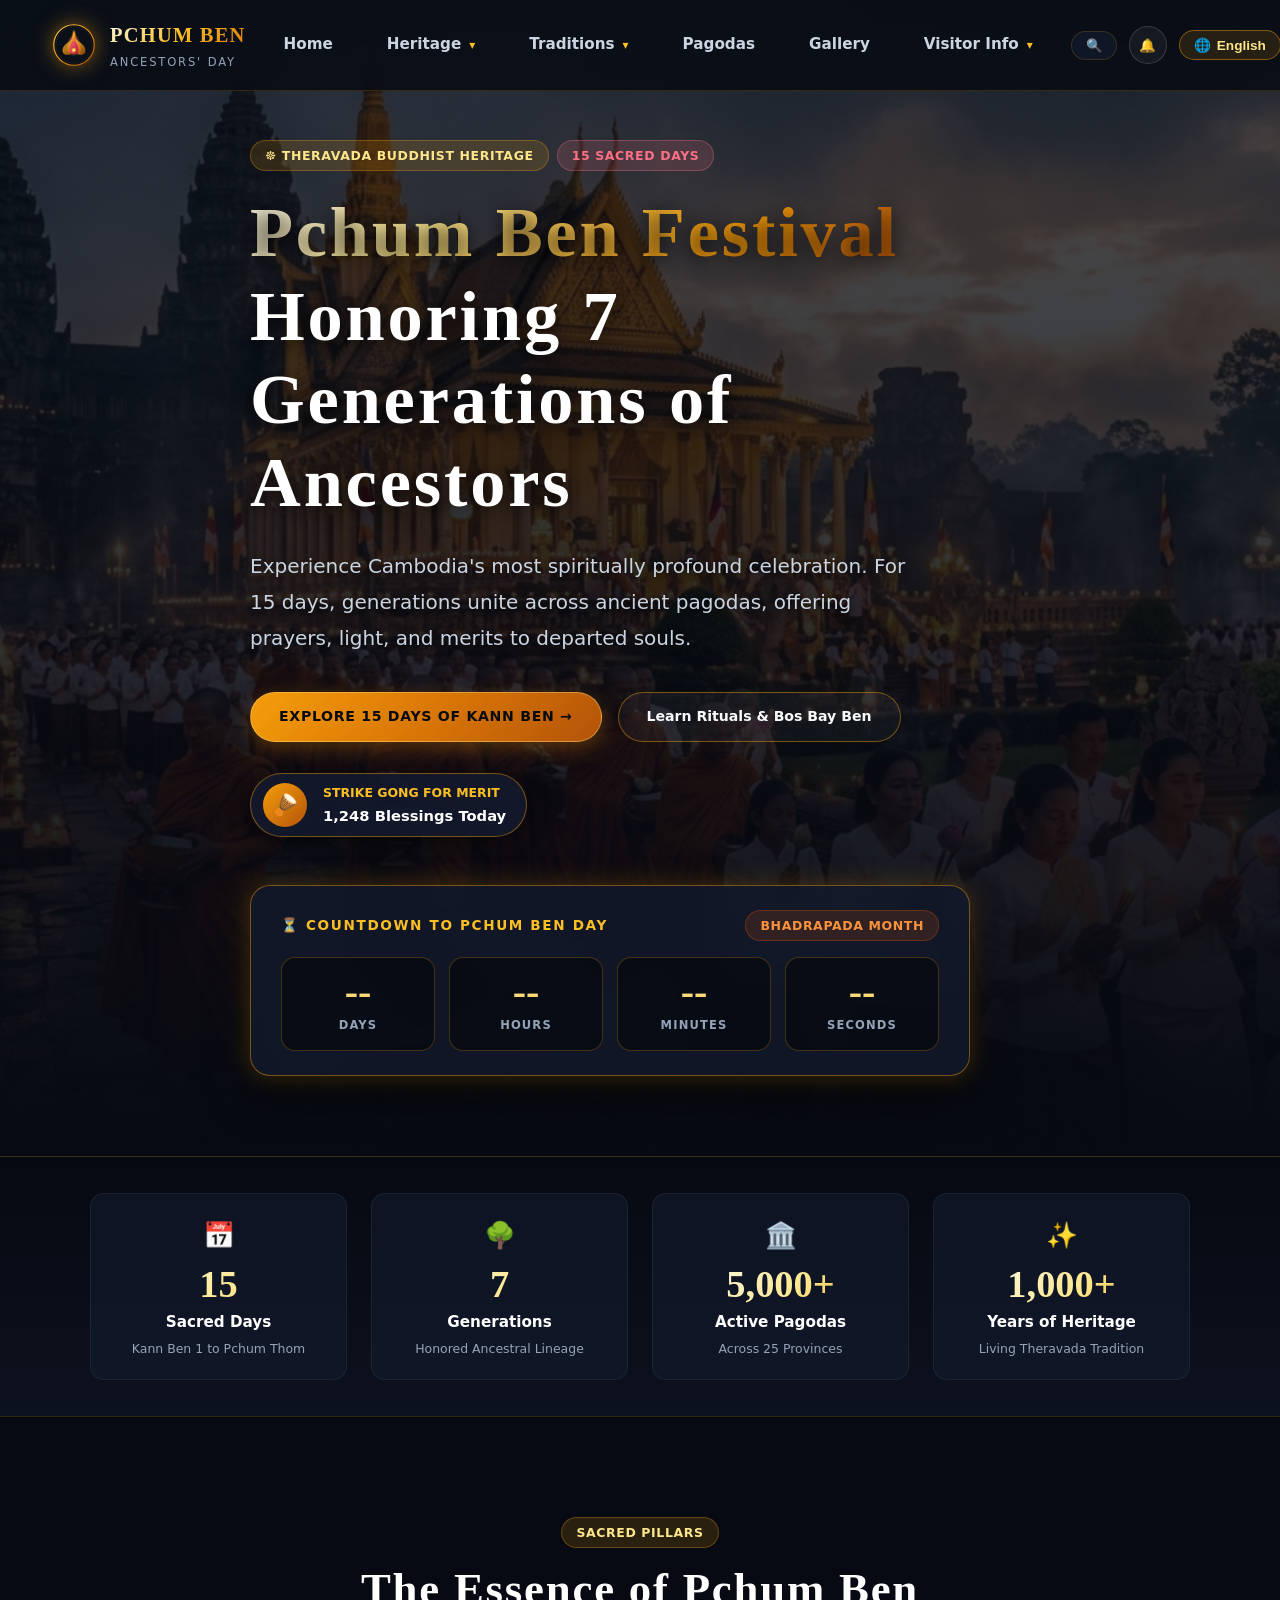
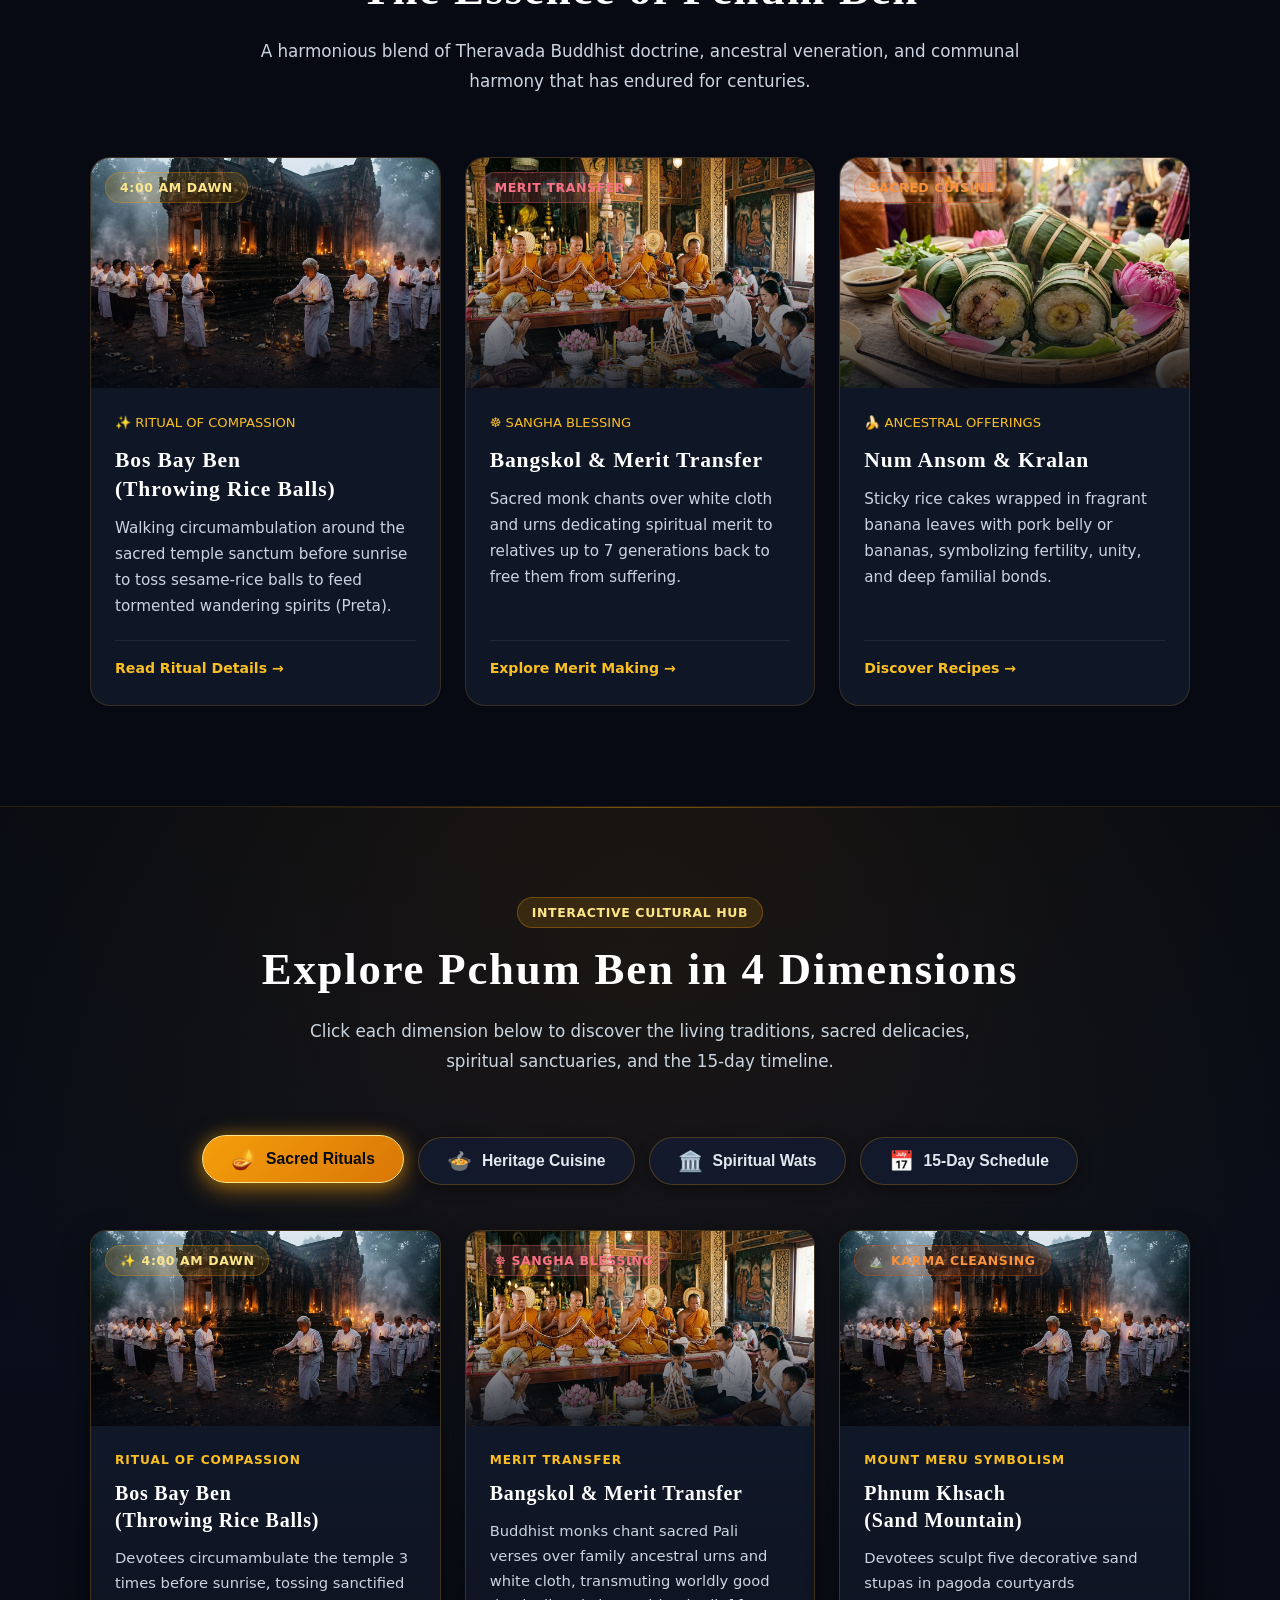
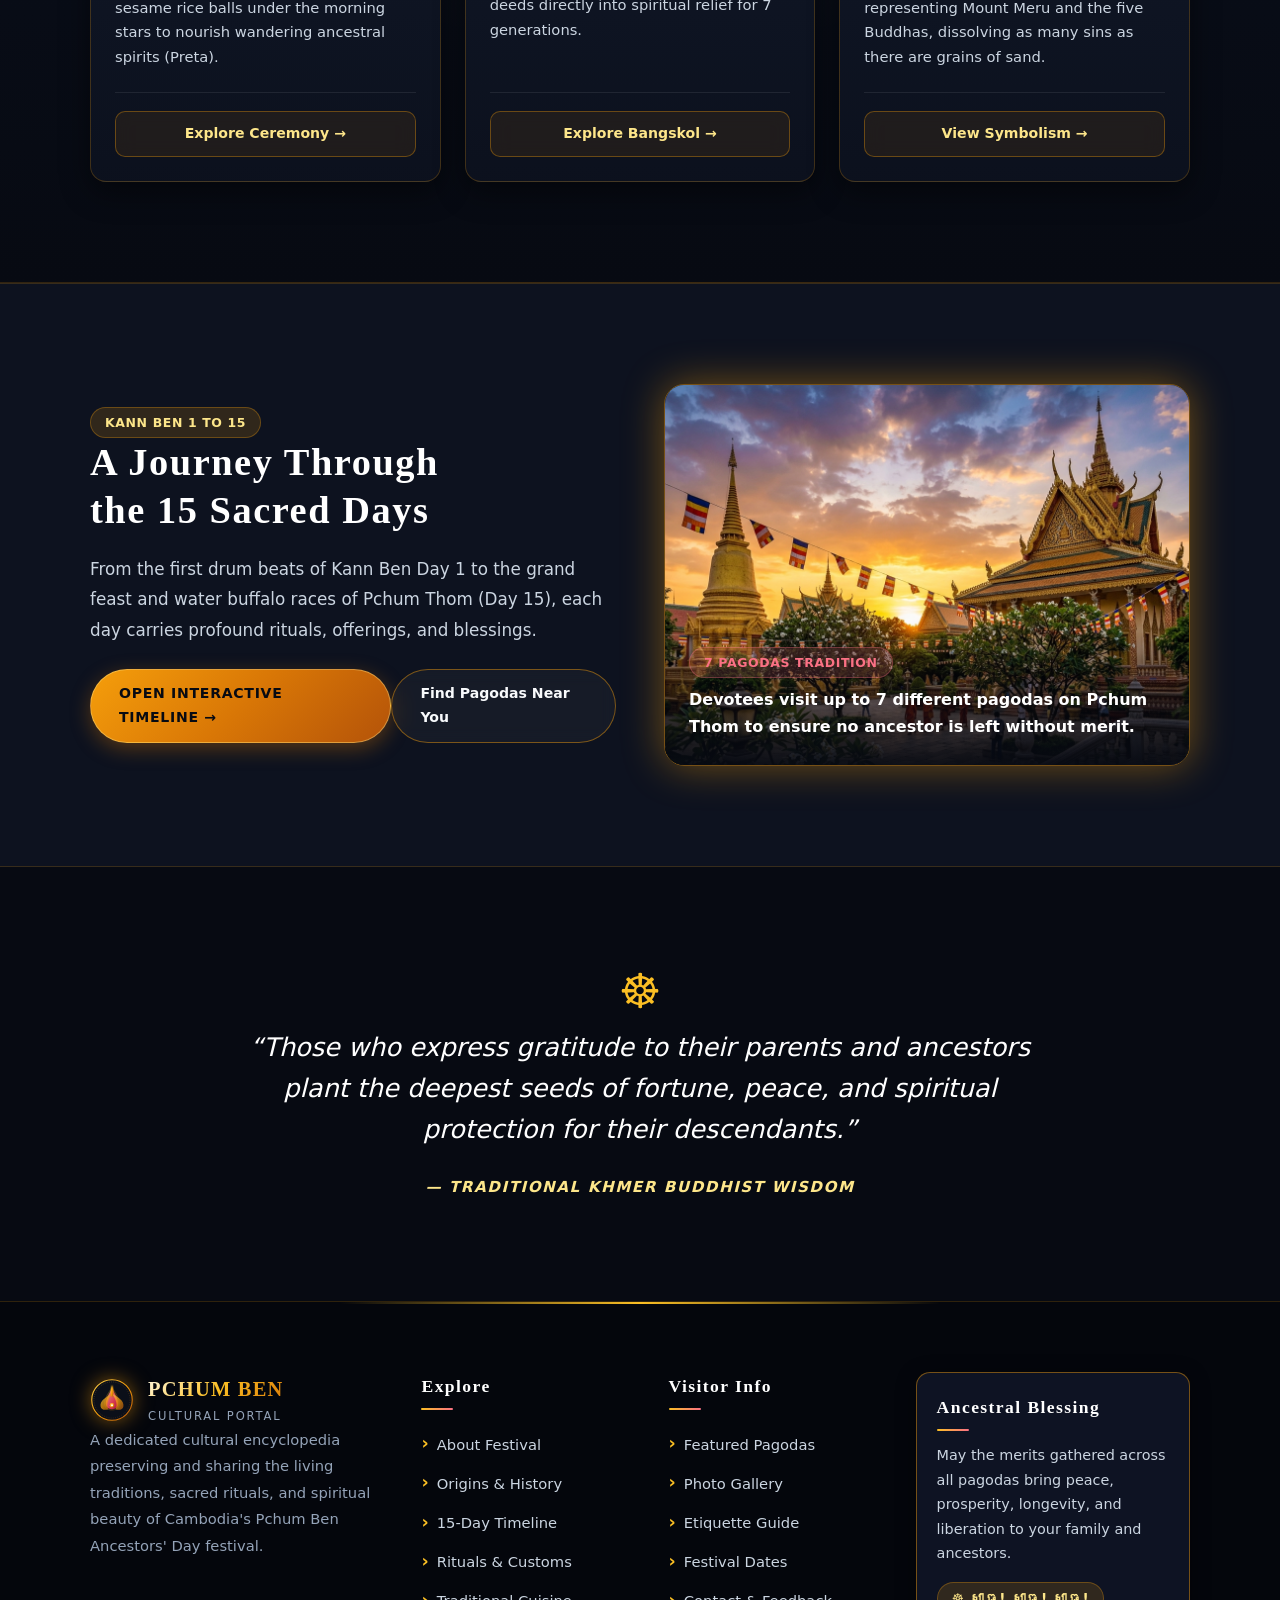
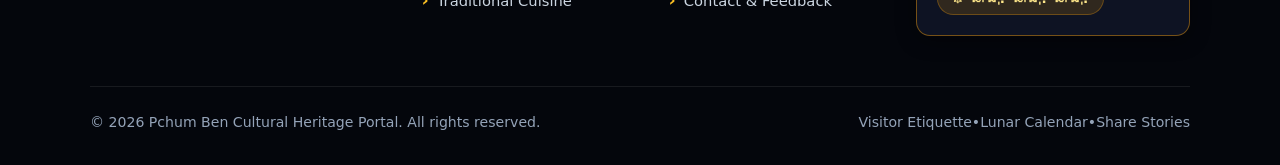
==== commit 7def5188: "Add files via upload" ====
--- a/index.html
+++ b/index.html
@@ -6,6 +6,33 @@
   <title>Pchum Ben Festival | Cambodian Ancestors' Day Portal</title>
   <meta name="description" content="Discover Pchum Ben (បុណ្យភ្ជុំបិណ្ឌ), Cambodia's sacred 15-day festival of gratitude, ancestral merit-making, Bos Bay Ben rituals, and vibrant pagoda traditions.">
   <link rel="icon" type="image/svg+xml" href="img/icons/favicon.svg">
+  
+  <!-- Resilient Self-Healing Asset Fallback for GitHub Pages & Root/Subfolder Hosting -->
+  <script>
+    (function() {
+      window.addEventListener('error', function(e) {
+        var el = e.target;
+        if (!el || !el.tagName || el.dataset?.fallbackApplied) return;
+        el.dataset.fallbackApplied = 'true';
+
+        if (el.tagName === 'LINK' && el.rel === 'stylesheet' && el.href) {
+          var file = el.href.split('/').pop().split('?')[0];
+          if (file) el.href = file;
+        } else if (el.tagName === 'IMG' && el.src) {
+          var file = el.src.split('/').pop().split('?')[0];
+          if (file) el.src = file;
+        } else if (el.tagName === 'SCRIPT' && el.src) {
+          var file = el.src.split('/').pop().split('?')[0];
+          if (file) {
+            var s = document.createElement('script');
+            s.src = file;
+            s.dataset.fallbackApplied = 'true';
+            document.head.appendChild(s);
+          }
+        }
+      }, true);
+    })();
+  </script>
   
   <!-- CSS Stylesheets -->
   <link rel="stylesheet" href="lib/bootstrap/bootstrap.min.css">
